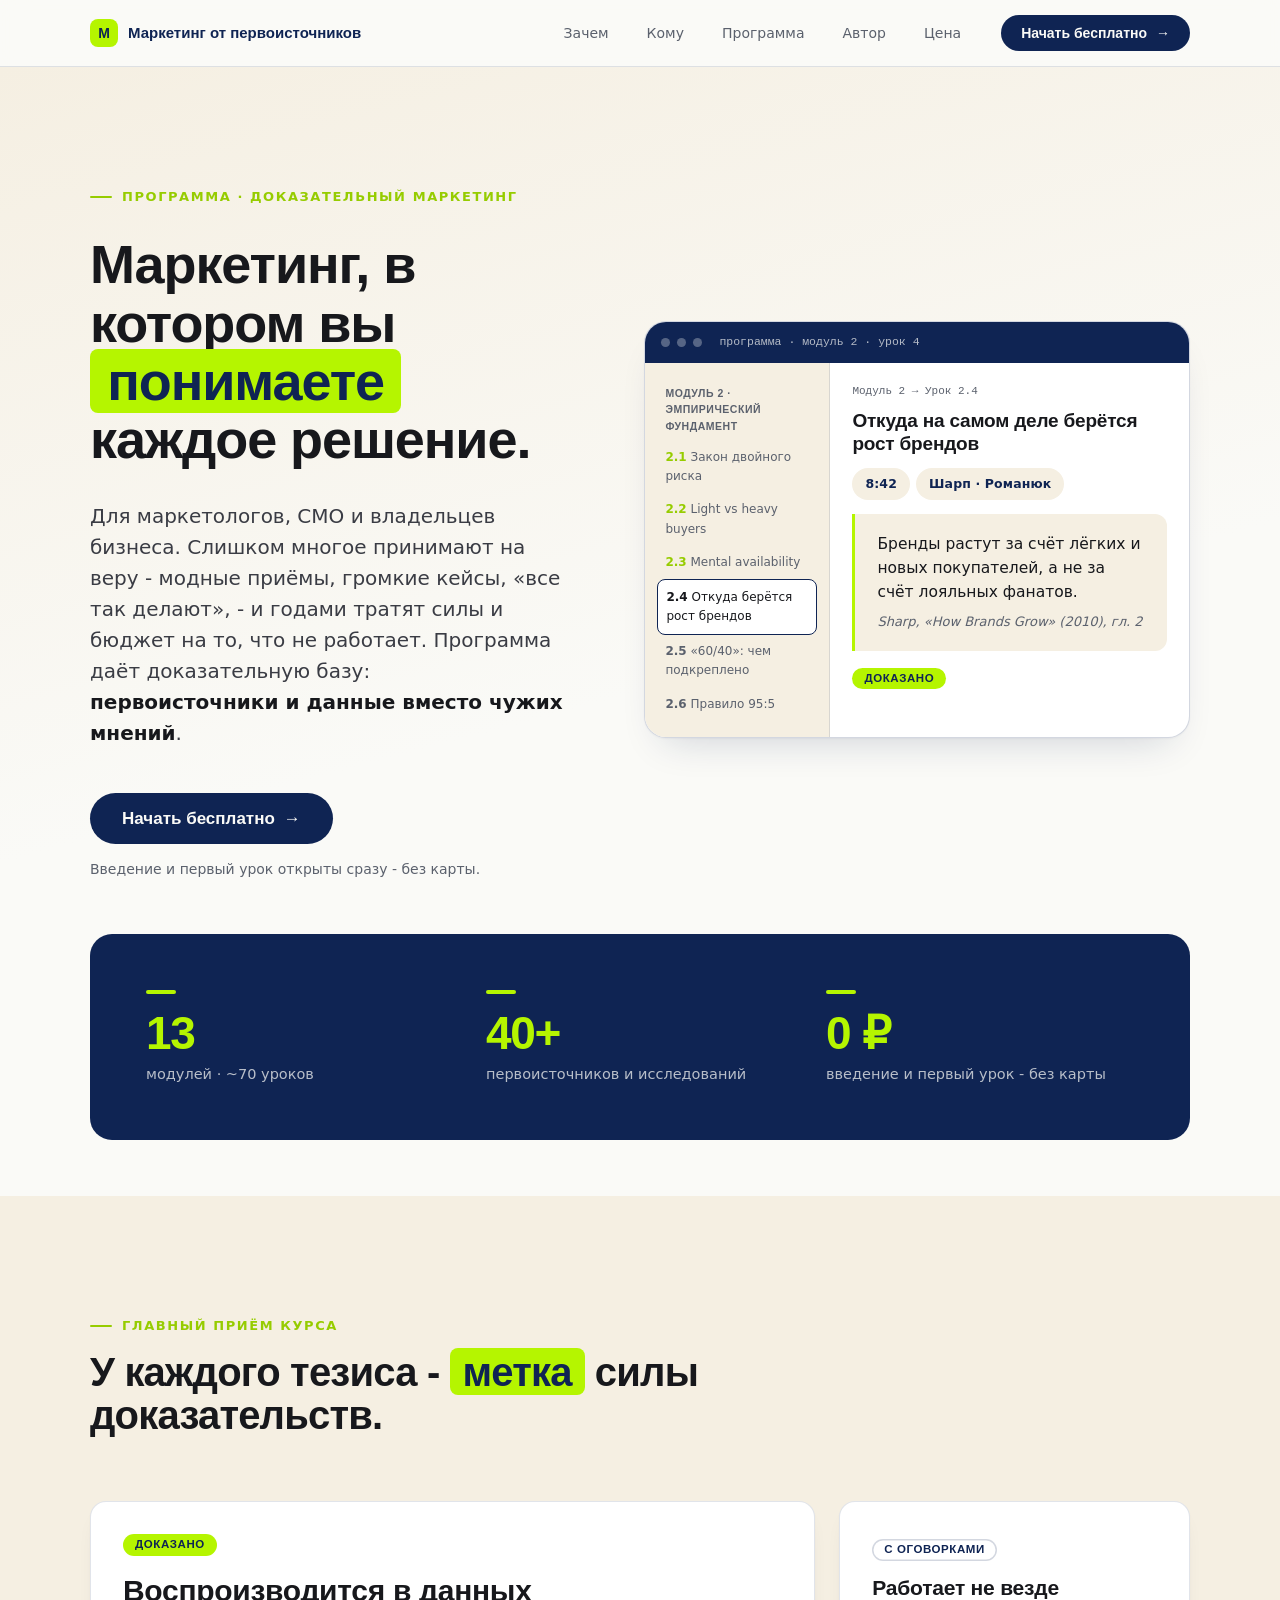
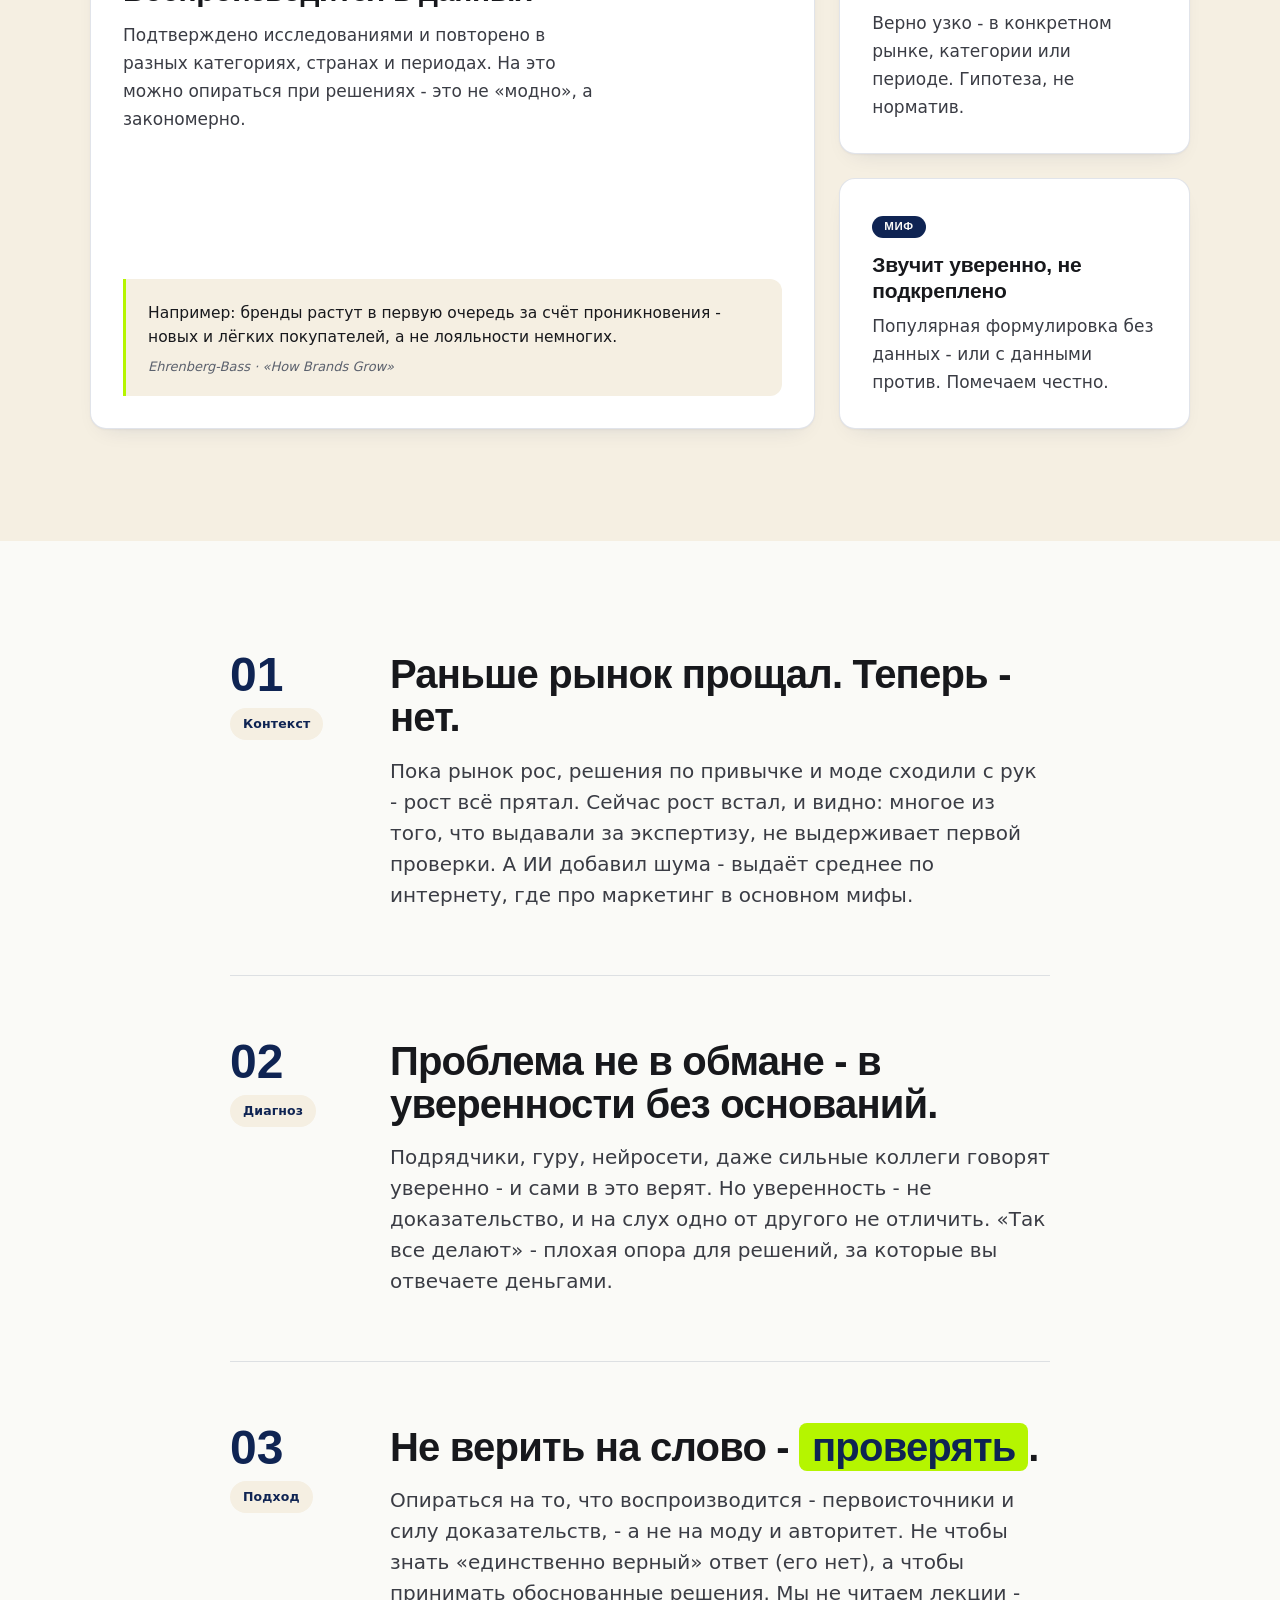
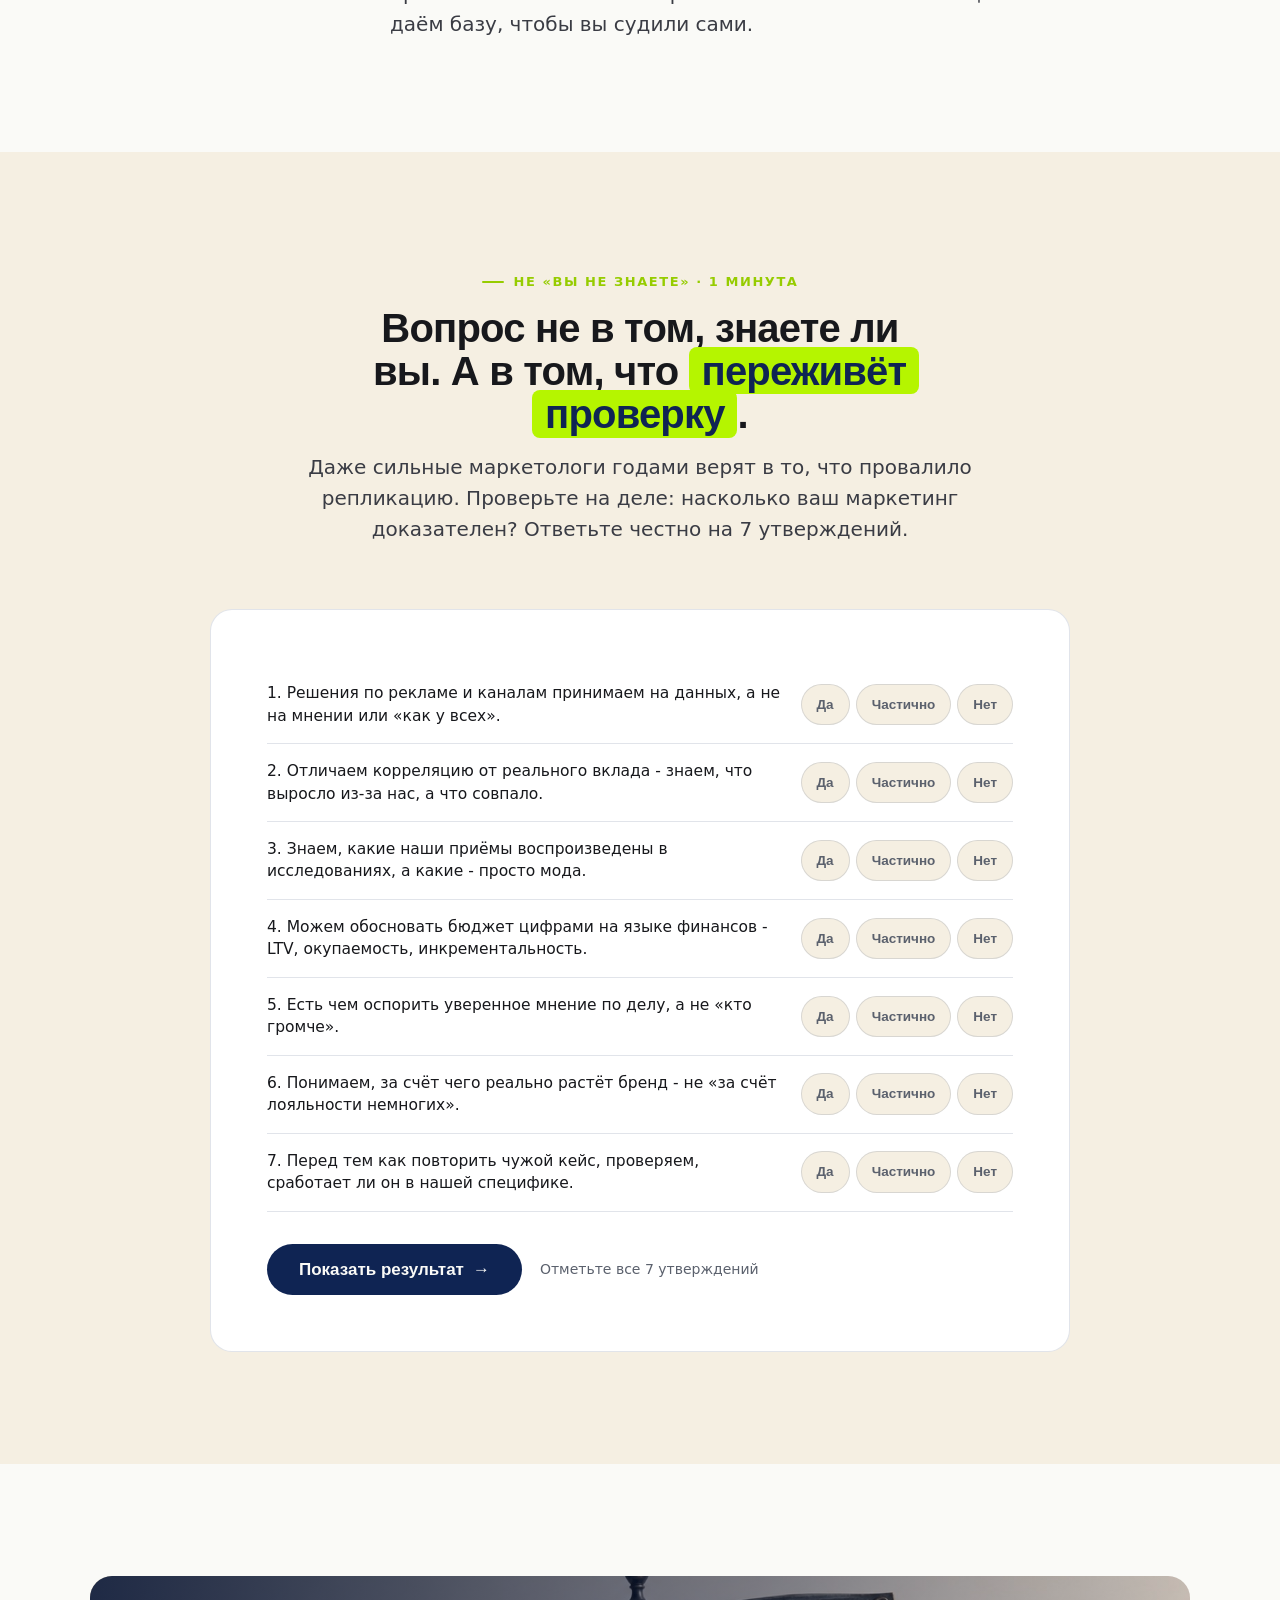
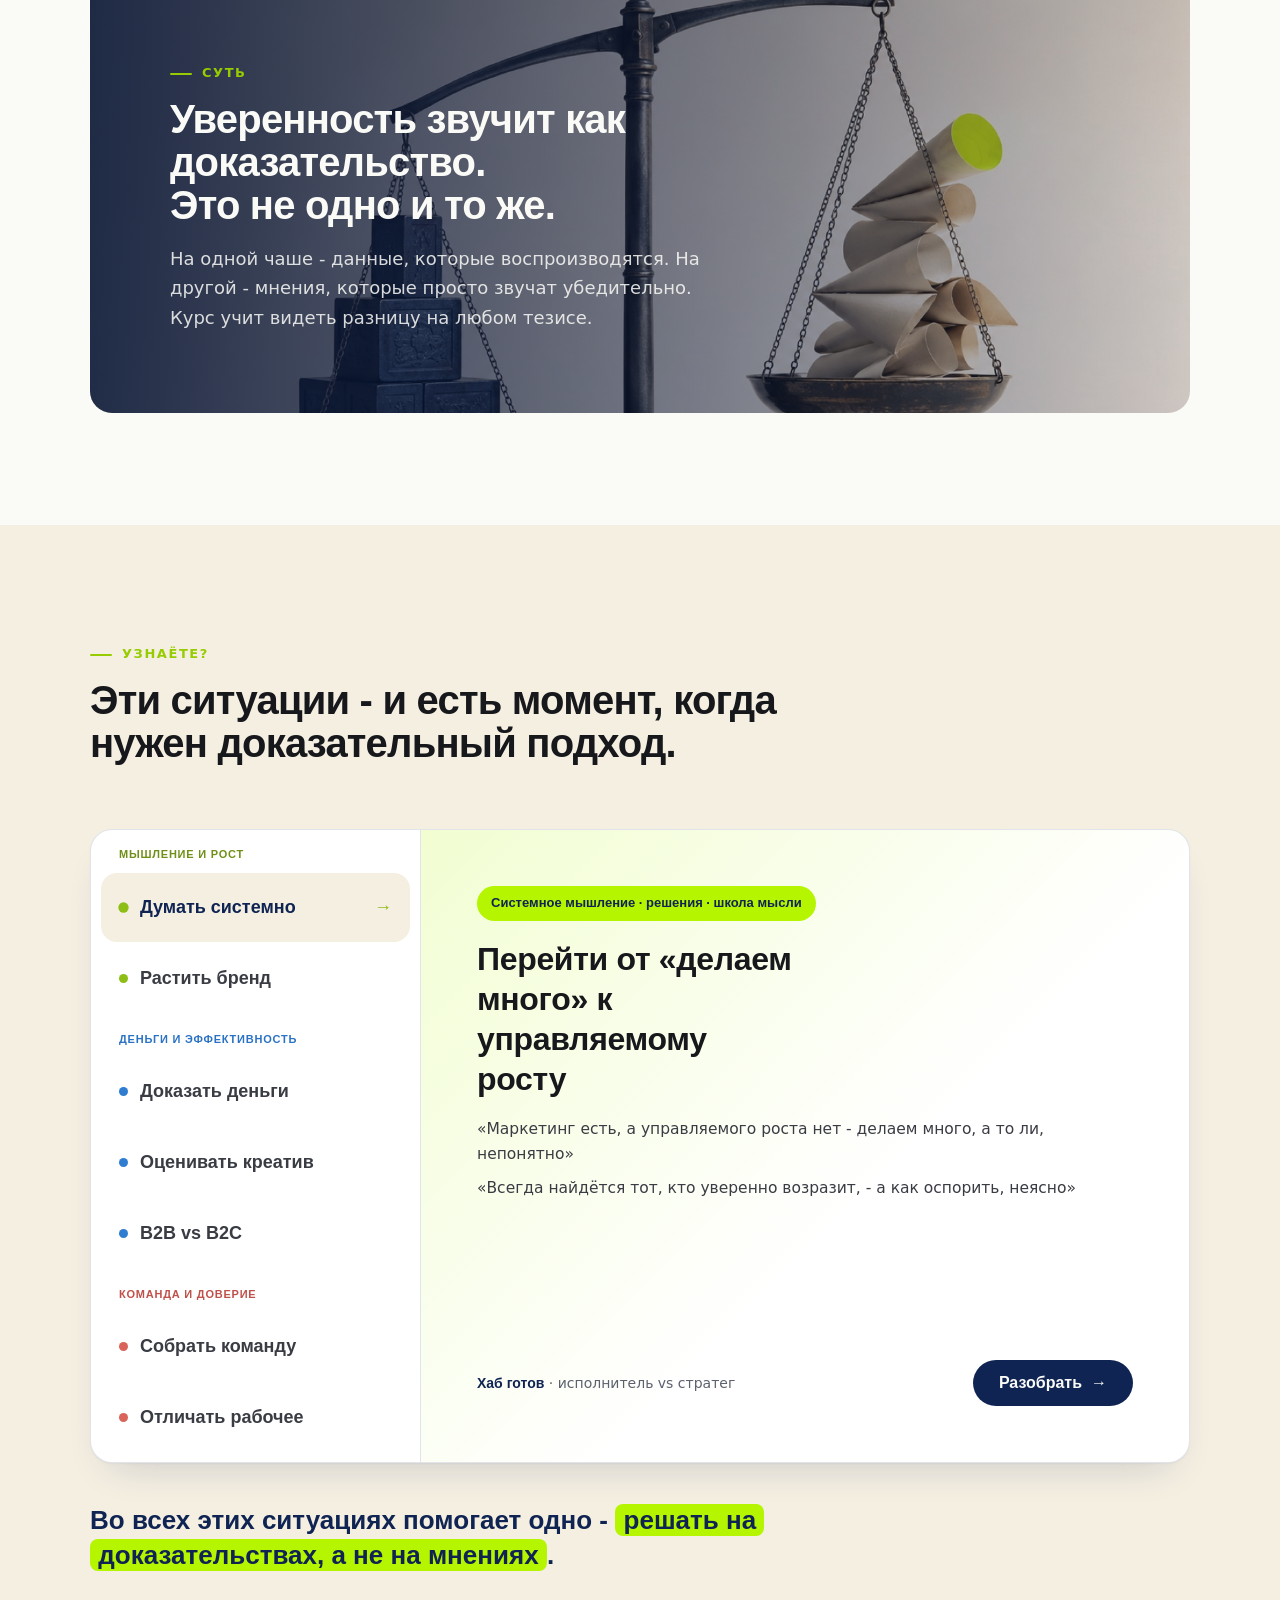
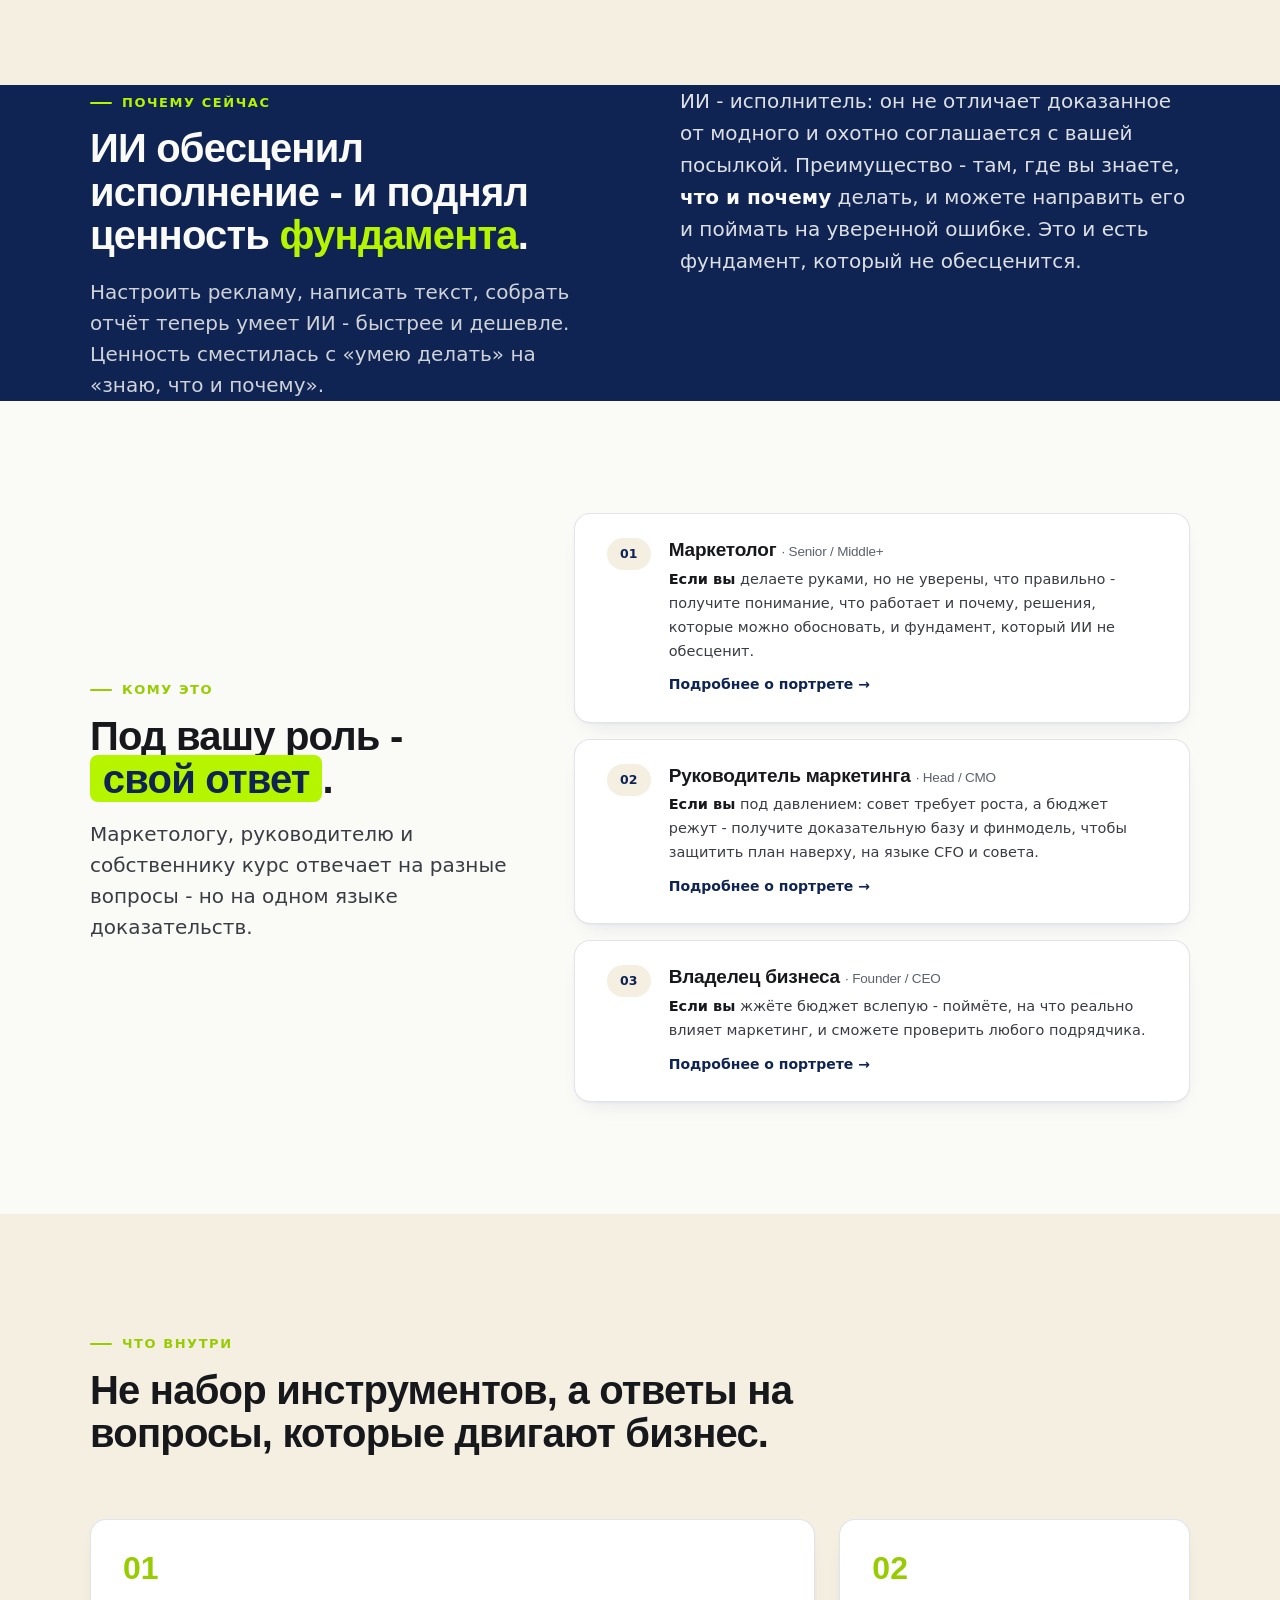
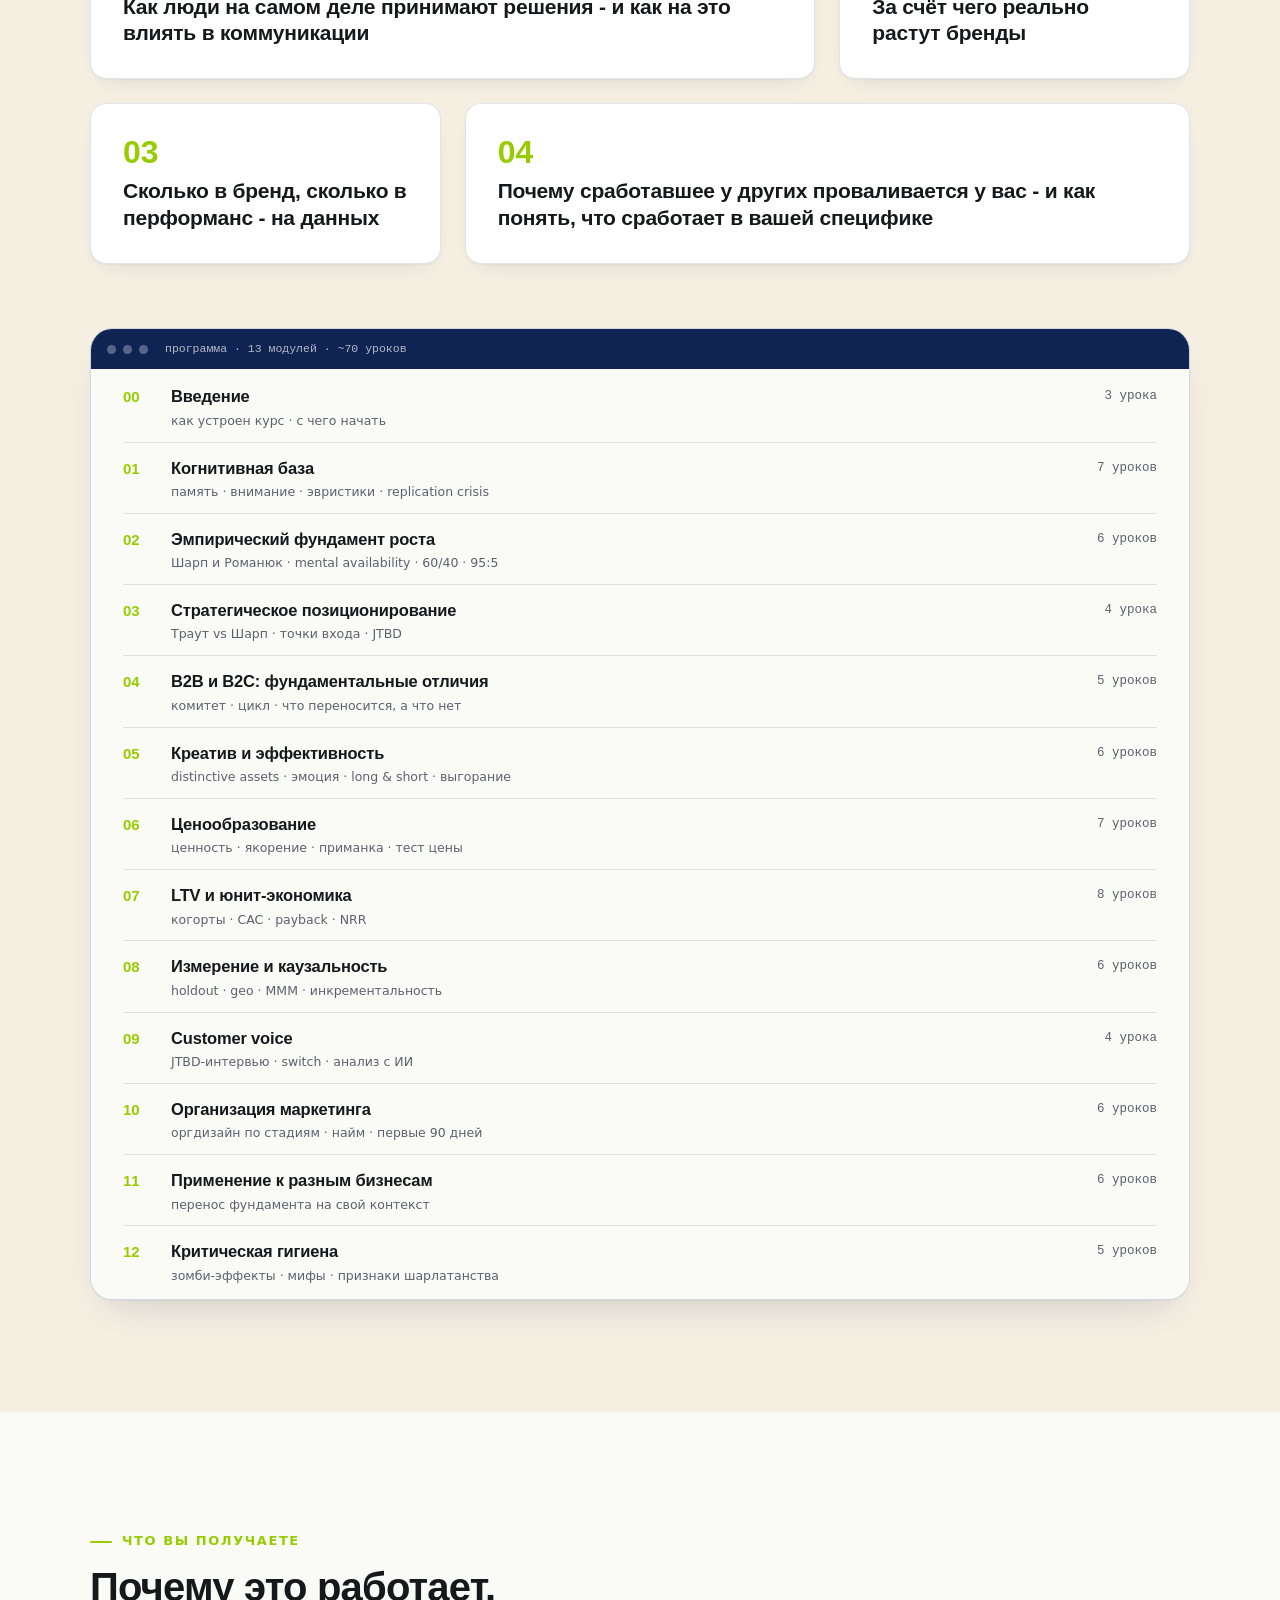
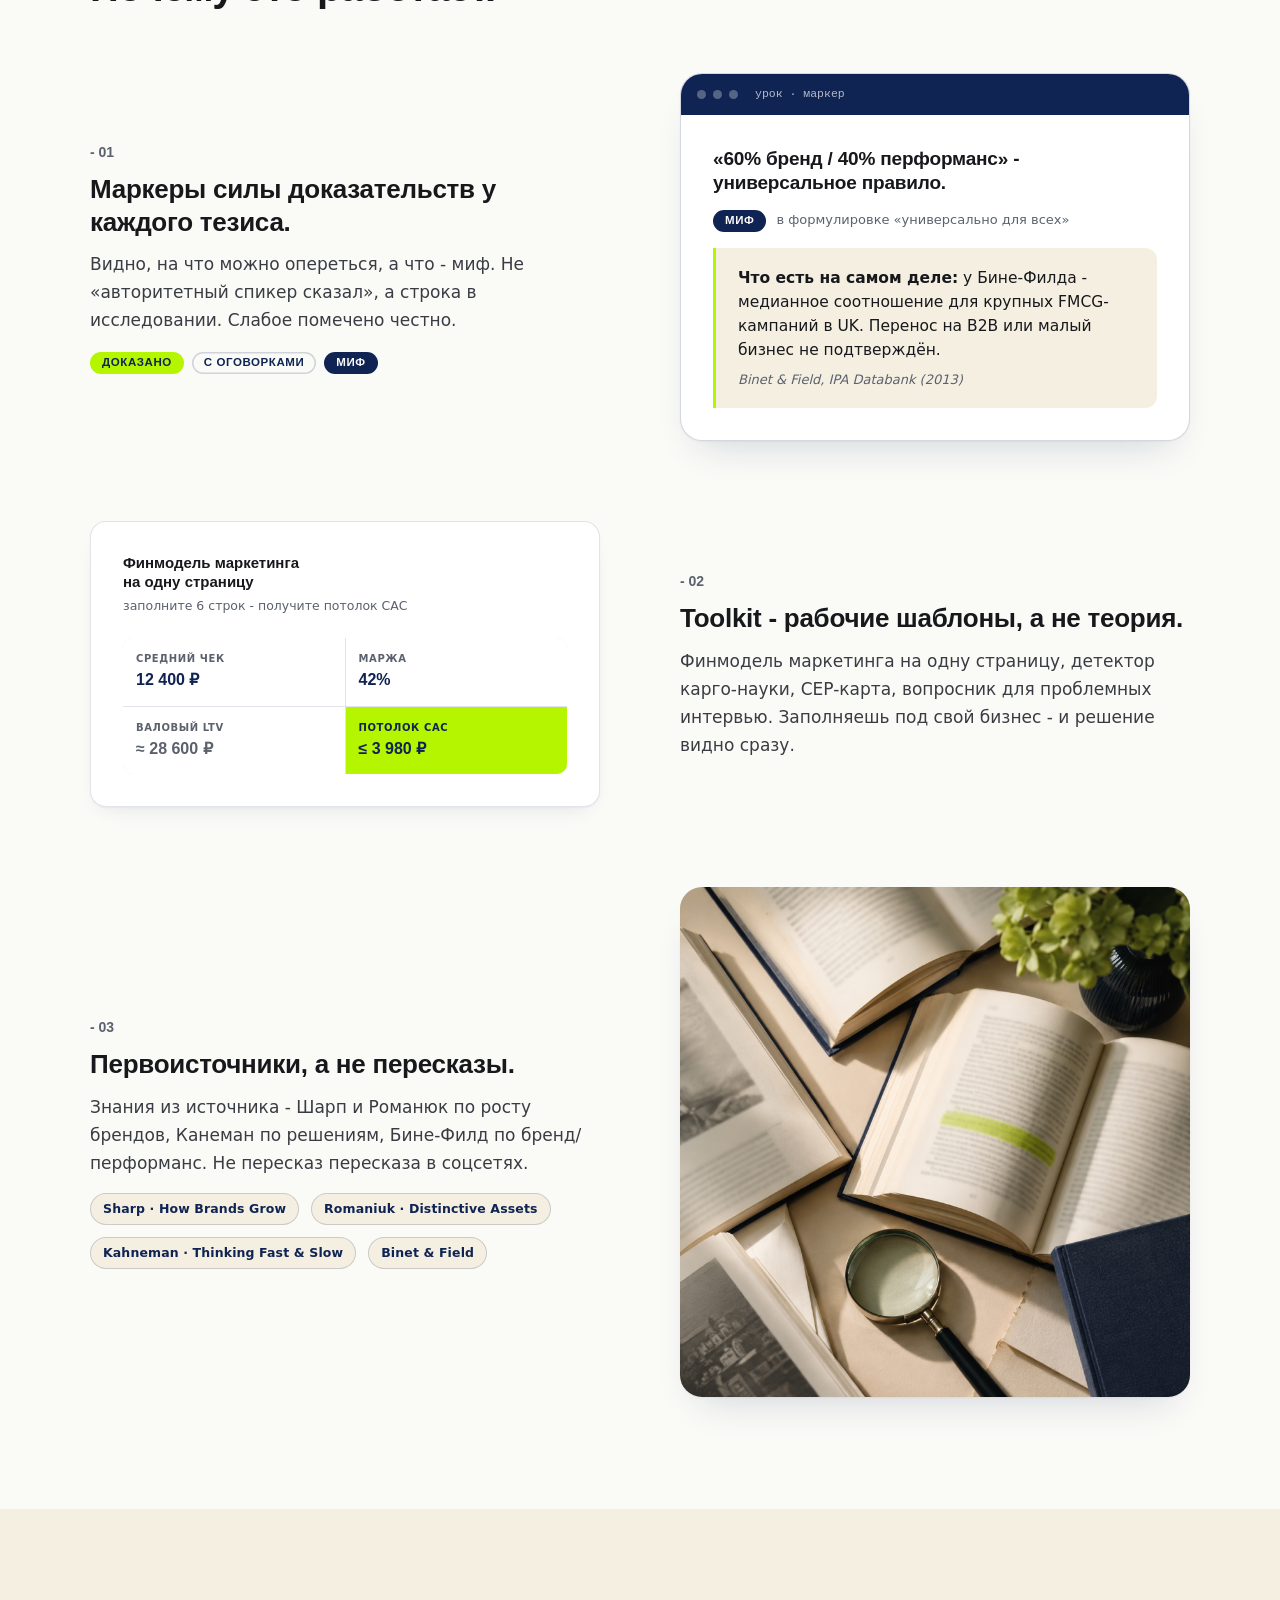
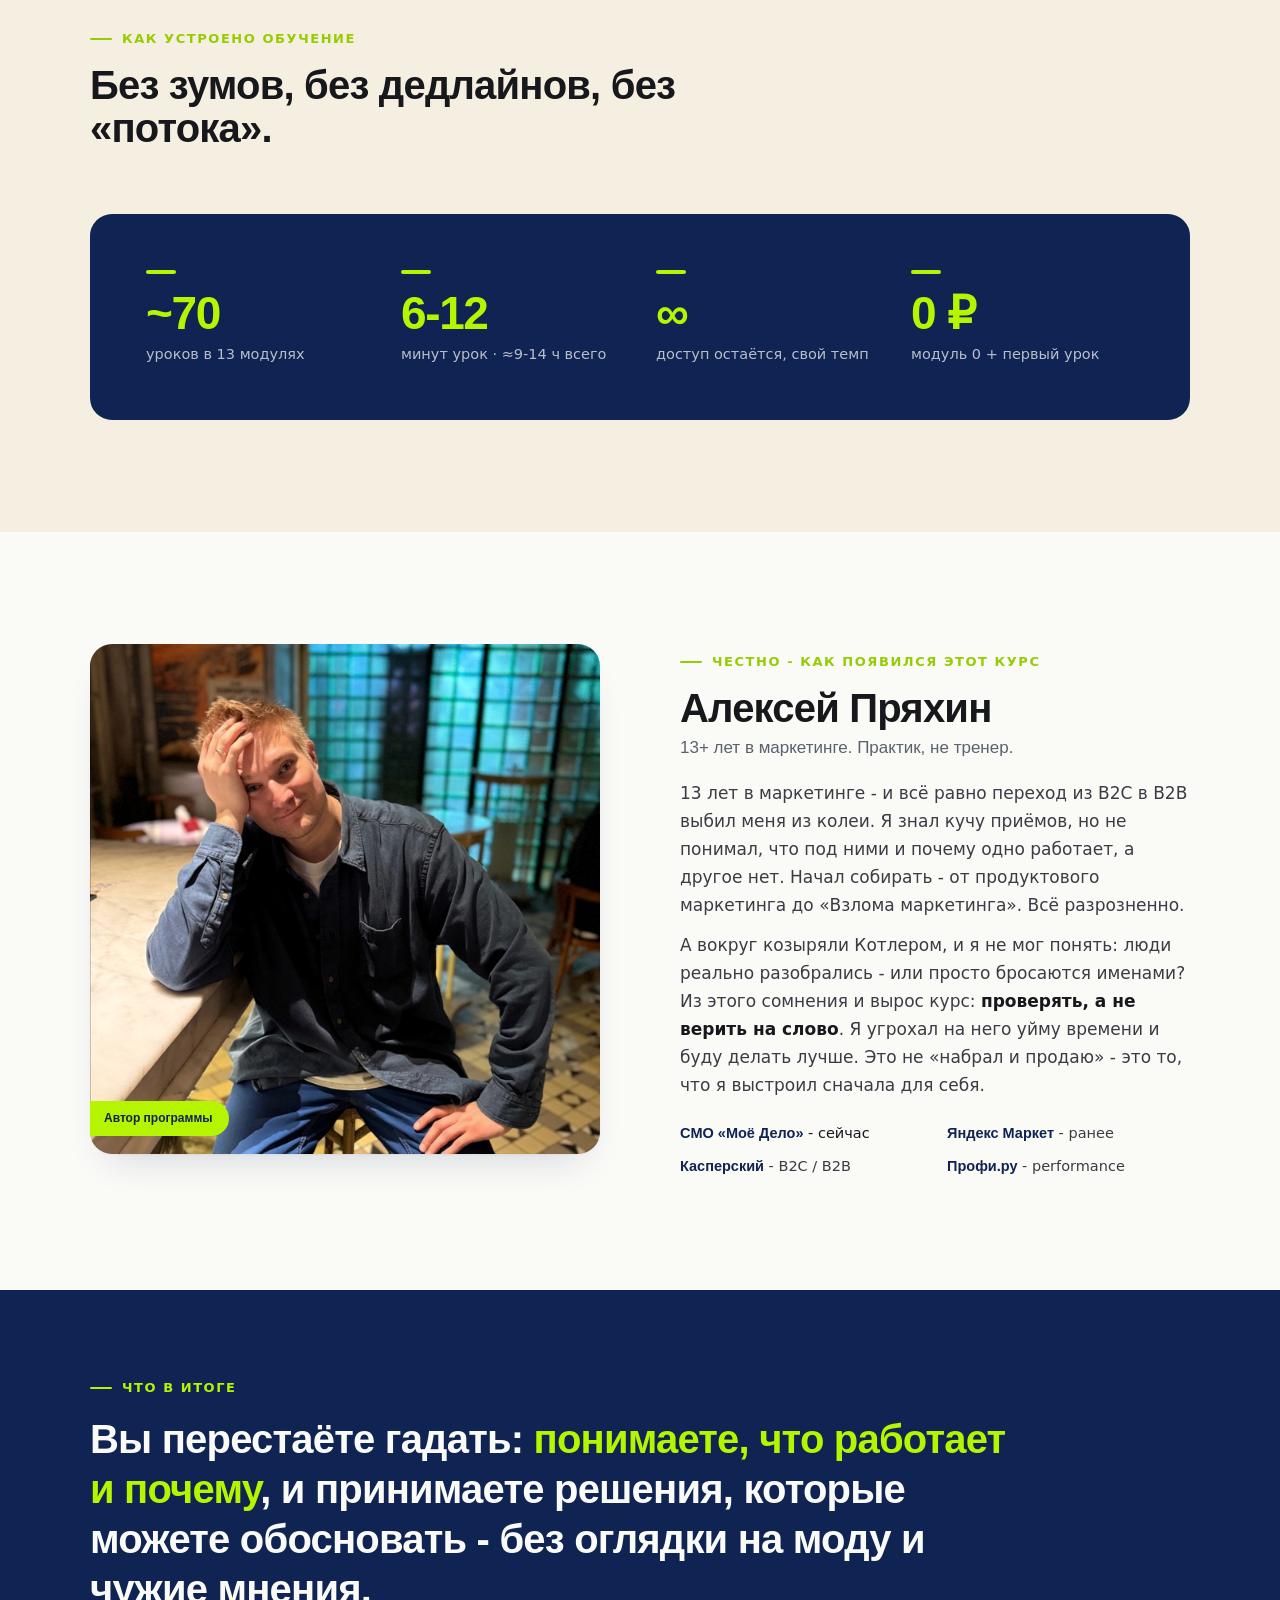
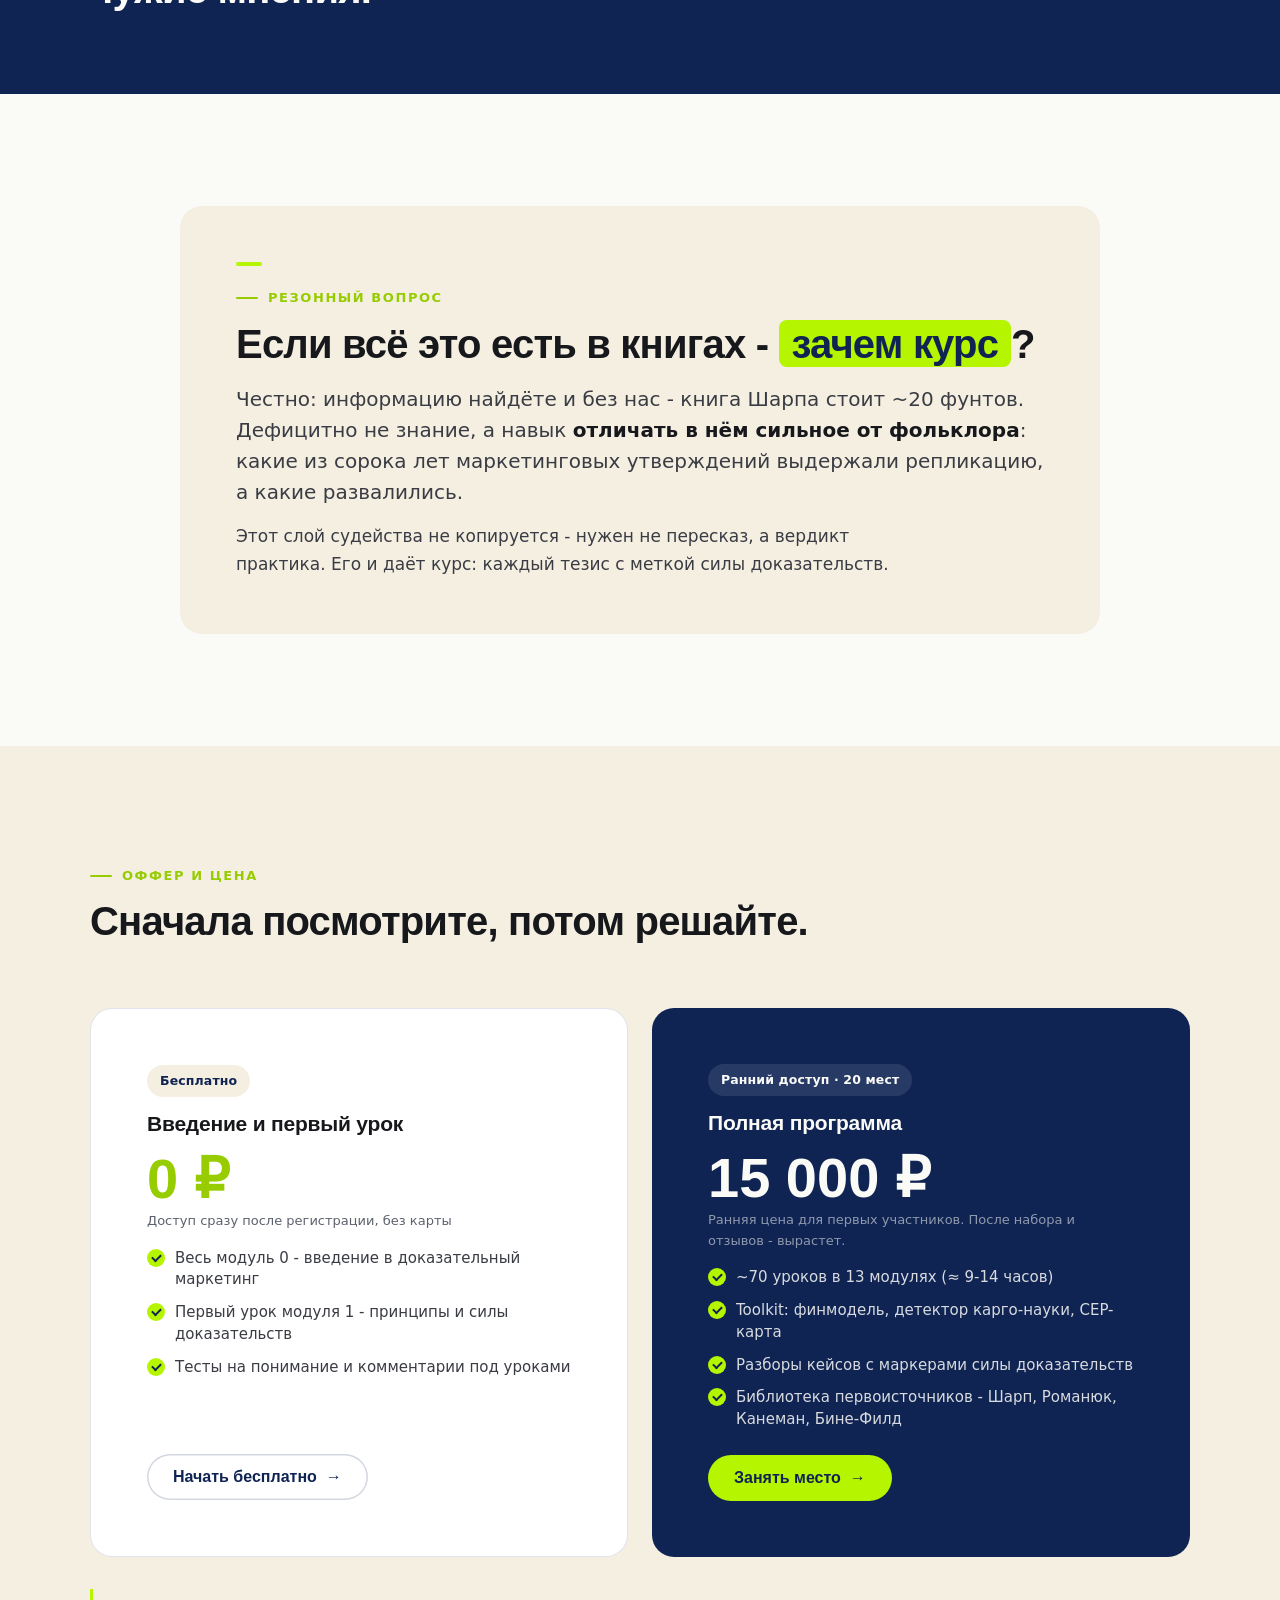
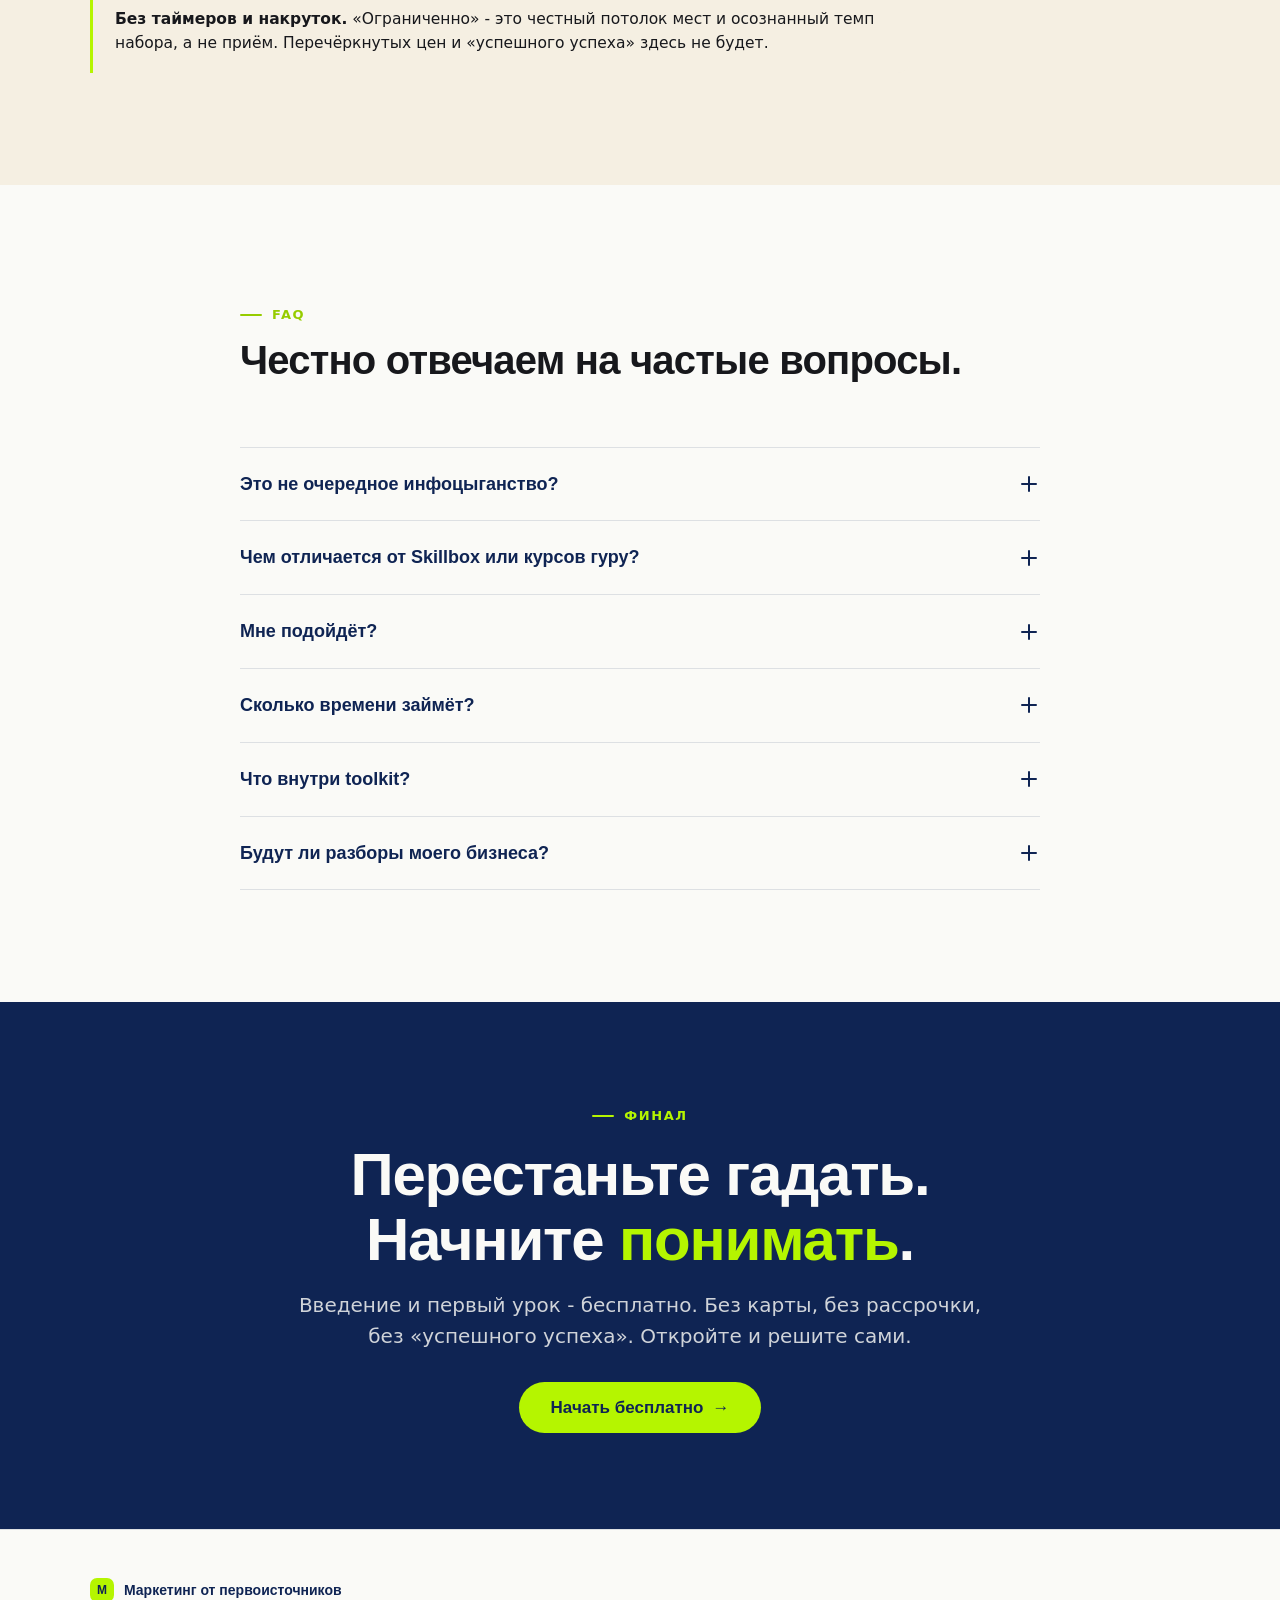
==== index.html @ 0a9ba11c "Лендинг «Маркетинг от первоисточников» — превью для смоук-теста Co-Authored-By: Claude Opus 4.8 (1M " ====
<!DOCTYPE html>
<html lang="ru">
<head>
<meta charset="UTF-8">
<meta name="viewport" content="width=device-width, initial-scale=1.0">
<meta name="robots" content="noindex, nofollow">
<title>Маркетинг от первоисточников - программа по доказательному маркетингу</title>
<link rel="icon" type="image/svg+xml" href="assets/favicon.svg">
<meta name="description" content="Программа по доказательному маркетингу для маркетологов, CMO и владельцев бизнеса. Первоисточники и проверенные данные вместо чужих мнений.">
<link rel="preconnect" href="https://api.fontshare.com" crossorigin>
<link rel="stylesheet" href="app.css">
<script>
(function(){try{var rm=window.matchMedia&&matchMedia('(prefers-reduced-motion: reduce)').matches;
if(!rm&&'IntersectionObserver' in window)document.documentElement.classList.add('has-reveal');}catch(e){}})();
</script>
</head>
<body id="top">

<!-- NAV -->
<nav class="nav">
  <div class="container">
    <a class="brand" href="#top"><span class="mark">М</span> Маркетинг от первоисточников</a>
    <span class="spacer"></span>
    <a class="back" href="#narrative" style="margin-right:18px">Зачем</a>
    <a class="back" href="#audience" style="margin-right:18px">Кому</a>
    <a class="back" href="#inside" style="margin-right:18px">Программа</a>
    <a class="back" href="#author" style="margin-right:18px">Автор</a>
    <a class="back" href="#price" style="margin-right:20px">Цена</a>
    <a class="btn btn-primary btn-sm" href="#price" style="padding:11px 20px;font-size:14px">Начать бесплатно <span class="arr">→</span></a>
  </div>
</nav>

<!-- HERO -->
<header style="background:linear-gradient(165deg,var(--cream),var(--offwhite) 62%);padding:var(--section-y) 0 130px">
  <div class="container">
    <div class="hero-asym">
      <div class="reveal">
        <span class="eyebrow">Программа · Доказательный маркетинг</span>
        <h1 style="margin-top:28px;line-height:1.08">Маркетинг, в котором вы <span class="hl">понимаете</span> каждое решение.</h1>
        <p class="lead measure" style="margin-top:32px">Для маркетологов, CMO и владельцев бизнеса. Слишком многое принимают на веру - модные приёмы, громкие кейсы, «все так делают», - и годами тратят силы и бюджет на то, что не работает. Программа даёт доказательную базу: <b style="color:var(--ink);font-weight:600">первоисточники и данные вместо чужих мнений</b>.</p>
        <div style="margin-top:44px">
          <a class="btn btn-primary btn-lg" href="#price">Начать бесплатно <span class="arr">→</span></a>
          <div style="margin-top:14px;font-size:14px;color:var(--ash)">Введение и первый урок открыты сразу - без карты.</div>
        </div>
      </div>
      <div class="reveal" style="--rd:90ms">
        <div class="screen">
          <div class="bar"><i></i><i></i><i></i><span class="path">программа · модуль 2 · урок 4</span></div>
          <div style="display:grid;grid-template-columns:185px 1fr;min-height:360px">
            <aside style="background:var(--cream);border-right:1px solid var(--border);padding:16px 12px;font-size:12px">
              <div style="font-family:var(--display);font-weight:600;font-size:10.5px;letter-spacing:.05em;text-transform:uppercase;color:var(--ash);padding:6px 8px">Модуль 2 · Эмпирический фундамент</div>
              <div style="padding:7px 8px;color:var(--ash)"><b style="color:var(--lime-dark)">2.1</b> Закон двойного риска</div>
              <div style="padding:7px 8px;color:var(--ash)"><b style="color:var(--lime-dark)">2.2</b> Light vs heavy buyers</div>
              <div style="padding:7px 8px;color:var(--ash)"><b style="color:var(--lime-dark)">2.3</b> Mental availability</div>
              <div style="padding:8px;background:var(--paper);border:1px solid var(--navy);border-radius:8px;color:var(--ink);font-weight:500"><b>2.4</b> Откуда берётся рост брендов</div>
              <div style="padding:7px 8px;color:var(--ash)"><b style="color:var(--ash)">2.5</b> «60/40»: чем подкреплено</div>
              <div style="padding:7px 8px;color:var(--ash)"><b style="color:var(--ash)">2.6</b> Правило 95:5</div>
            </aside>
            <div style="padding:20px 22px">
              <div style="font-size:11px;color:var(--ash);font-family:ui-monospace,monospace;margin-bottom:10px">Модуль 2 → Урок 2.4</div>
              <div style="font-family:var(--display);font-weight:600;font-size:19px;line-height:1.2;color:var(--ink);letter-spacing:-.01em;margin-bottom:12px">Откуда на самом деле берётся рост брендов</div>
              <div style="display:flex;gap:6px;flex-wrap:wrap;margin-bottom:14px"><span class="pill">8:42</span><span class="pill">Шарп · Романюк</span></div>
              <div class="source"><div class="q">Бренды растут за счёт лёгких и новых покупателей, а не за счёт лояльных фанатов.</div><div class="cite">Sharp, «How Brands Grow» (2010), гл. 2</div></div>
              <div style="margin-top:12px"><span class="mk mk-proven">Доказано</span></div>
            </div>
          </div>
        </div>
      </div>
    </div>
  </div>
</header>

<!-- STAT-BAND (наложение) -->
<div class="container" style="margin-top:-76px;margin-bottom:var(--s8);position:relative;z-index:3">
  <div class="panel panel-navy reveal">
    <div class="stats">
      <div class="stat"><div class="n">13</div><div class="l">модулей · ~70 уроков</div></div>
      <div class="stat"><div class="n">40+</div><div class="l">первоисточников и исследований</div></div>
      <div class="stat"><div class="n">0 ₽</div><div class="l">введение и первый урок - без карты</div></div>
    </div>
  </div>
</div>

<!-- МАРКЕРЫ (объяснение хука) -->
<section class="section bg-cream">
  <div class="container">
    <div class="section-head reveal">
      <span class="eyebrow">Главный приём курса</span>
      <h2 style="margin-top:14px">У каждого тезиса - <span class="hl">метка</span> силы доказательств.</h2>
    </div>
    <div class="bento reveal">
      <div class="card wide tall" style="display:flex;flex-direction:column">
        <span class="mk mk-proven" style="margin-bottom:16px;align-self:flex-start">Доказано</span>
        <h3 style="font-size:clamp(22px,2.6vw,30px)">Воспроизводится в данных</h3>
        <p style="margin-top:12px;max-width:44ch">Подтверждено исследованиями и повторено в разных категориях, странах и периодах. На это можно опираться при решениях - это не «модно», а закономерно.</p>
        <div class="source" style="margin-top:auto;padding-top:22px"><div class="q">Например: бренды растут в первую очередь за счёт проникновения - новых и лёгких покупателей, а не лояльности немногих.</div><div class="cite">Ehrenberg-Bass · «How Brands Grow»</div></div>
      </div>
      <div class="card"><span class="mk mk-debated" style="margin-bottom:14px">С оговорками</span><h3>Работает не везде</h3><p style="margin-top:8px">Верно узко - в конкретном рынке, категории или периоде. Гипотеза, не норматив.</p></div>
      <div class="card"><span class="mk mk-myth" style="margin-bottom:14px">Миф</span><h3>Звучит уверенно, не подкреплено</h3><p style="margin-top:8px">Популярная формулировка без данных - или с данными против. Помечаем честно.</p></div>
    </div>
  </div>
</section>

<!-- НАРРАТИВ 01-02-03 -->
<section id="narrative" class="section">
  <div class="container" style="max-width:900px">
    <div class="reveal" style="display:grid;grid-template-columns:120px 1fr;gap:var(--s7);padding-bottom:var(--s9);border-bottom:1px solid var(--border)">
      <div><div style="font-family:var(--display);font-weight:700;font-size:48px;color:var(--navy);line-height:.9">01</div><span class="pill" style="margin-top:12px">Контекст</span></div>
      <div><h2>Раньше рынок прощал. Теперь - нет.</h2><p class="lead" style="margin-top:16px">Пока рынок рос, решения по привычке и моде сходили с рук - рост всё прятал. Сейчас рост встал, и видно: многое из того, что выдавали за экспертизу, не выдерживает первой проверки. А ИИ добавил шума - выдаёт среднее по интернету, где про маркетинг в основном мифы.</p></div>
    </div>
    <div class="reveal" style="display:grid;grid-template-columns:120px 1fr;gap:var(--s7);padding:var(--s9) 0;border-bottom:1px solid var(--border)">
      <div><div style="font-family:var(--display);font-weight:700;font-size:48px;color:var(--navy);line-height:.9">02</div><span class="pill" style="margin-top:12px">Диагноз</span></div>
      <div><h2>Проблема не в обмане - в уверенности без оснований.</h2><p class="lead" style="margin-top:16px">Подрядчики, гуру, нейросети, даже сильные коллеги говорят уверенно - и сами в это верят. Но уверенность - не доказательство, и на слух одно от другого не отличить. «Так все делают» - плохая опора для решений, за которые вы отвечаете деньгами.</p></div>
    </div>
    <div class="reveal" style="display:grid;grid-template-columns:120px 1fr;gap:var(--s7);padding-top:var(--s9)">
      <div><div style="font-family:var(--display);font-weight:700;font-size:48px;color:var(--navy);line-height:.9">03</div><span class="pill" style="margin-top:12px">Подход</span></div>
      <div><h2>Не верить на слово - <span class="hl">проверять</span>.</h2><p class="lead" style="margin-top:16px">Опираться на то, что воспроизводится - первоисточники и силу доказательств, - а не на моду и авторитет. Не чтобы знать «единственно верный» ответ (его нет), а чтобы принимать обоснованные решения. Мы не читаем лекции - даём базу, чтобы вы судили сами.</p></div>
    </div>
  </div>
</section>

<!-- ДИАГНОСТИКА: насколько ваш маркетинг доказателен -->
<section class="section bg-cream" id="diagnostika">
  <div class="container">
    <div class="section-head reveal" style="text-align:center;margin-left:auto;margin-right:auto">
      <span class="eyebrow" style="justify-content:center">Не «вы не знаете» · 1 минута</span>
      <h2 style="margin:14px auto 0;max-width:24ch">Вопрос не в том, знаете ли вы. А в том, что <span class="hl">переживёт проверку</span>.</h2>
      <p class="lead" style="margin:16px auto 0;max-width:62ch">Даже сильные маркетологи годами верят в то, что провалило репликацию. Проверьте на деле: насколько ваш маркетинг доказателен? Ответьте честно на 7 утверждений.</p>
    </div>
    <div class="panel panel-paper reveal" id="diag" style="max-width:860px;margin:0 auto">
      <div class="diag-row" data-q="1"><div class="diag-st">1. Решения по рекламе и каналам принимаем на данных, а не на мнении или «как у всех».</div><div class="diag-opts"><button type="button" data-v="2">Да</button><button type="button" data-v="1">Частично</button><button type="button" data-v="0">Нет</button></div></div>
      <div class="diag-row" data-q="2"><div class="diag-st">2. Отличаем корреляцию от реального вклада - знаем, что выросло из-за нас, а что совпало.</div><div class="diag-opts"><button type="button" data-v="2">Да</button><button type="button" data-v="1">Частично</button><button type="button" data-v="0">Нет</button></div></div>
      <div class="diag-row" data-q="3"><div class="diag-st">3. Знаем, какие наши приёмы воспроизведены в исследованиях, а какие - просто мода.</div><div class="diag-opts"><button type="button" data-v="2">Да</button><button type="button" data-v="1">Частично</button><button type="button" data-v="0">Нет</button></div></div>
      <div class="diag-row" data-q="4"><div class="diag-st">4. Можем обосновать бюджет цифрами на языке финансов - LTV, окупаемость, инкрементальность.</div><div class="diag-opts"><button type="button" data-v="2">Да</button><button type="button" data-v="1">Частично</button><button type="button" data-v="0">Нет</button></div></div>
      <div class="diag-row" data-q="5"><div class="diag-st">5. Есть чем оспорить уверенное мнение по делу, а не «кто громче».</div><div class="diag-opts"><button type="button" data-v="2">Да</button><button type="button" data-v="1">Частично</button><button type="button" data-v="0">Нет</button></div></div>
      <div class="diag-row" data-q="6"><div class="diag-st">6. Понимаем, за счёт чего реально растёт бренд - не «за счёт лояльности немногих».</div><div class="diag-opts"><button type="button" data-v="2">Да</button><button type="button" data-v="1">Частично</button><button type="button" data-v="0">Нет</button></div></div>
      <div class="diag-row" data-q="7"><div class="diag-st">7. Перед тем как повторить чужой кейс, проверяем, сработает ли он в нашей специфике.</div><div class="diag-opts"><button type="button" data-v="2">Да</button><button type="button" data-v="1">Частично</button><button type="button" data-v="0">Нет</button></div></div>
      <div style="display:flex;align-items:center;gap:18px;flex-wrap:wrap;margin-top:var(--s6)">
        <button type="button" class="btn btn-primary btn-lg" id="diagShow">Показать результат <span class="arr">→</span></button>
        <span id="diagHint" style="font-size:14px;color:var(--ash)">Отметьте все 7 утверждений</span>
      </div>
      <div id="diagResult" style="display:none"></div>
    </div>
  </div>
</section>

<!-- ФОТО-БАУНД: уверенность ≠ доказательство -->
<section class="section">
  <div class="container">
    <div class="band-img reveal" style="background-image:url('assets/img/evidence-vs-opinion.jpg')">
      <div class="band-c">
        <span class="eyebrow">Суть</span>
        <h2 style="margin-top:14px">Уверенность звучит как доказательство.<br>Это не одно и то же.</h2>
        <p style="margin-top:16px;font-size:18px">На одной чаше - данные, которые воспроизводятся. На другой - мнения, которые просто звучат убедительно. Курс учит видеть разницу на любом тезисе.</p>
      </div>
    </div>
  </div>
</section>

<!-- CEP «УЗНАЁТЕ?» -->
<section id="cep" class="section bg-cream">
  <div class="container">
    <div class="section-head reveal">
      <span class="eyebrow">Узнаёте?</span>
      <h2 style="margin-top:14px">Эти ситуации - и есть момент, когда нужен доказательный подход.</h2>
    </div>
    <div class="switcher reveal" id="sw">
      <div class="switch-list">
        <div class="switch-group sg-mind">Мышление и рост</div>
        <button class="switch-item cl-mind active" data-sw="s8">Думать системно <span class="ar">→</span></button>
        <button class="switch-item cl-mind" data-sw="s3">Растить бренд <span class="ar">→</span></button>
        <div class="switch-group sg-money">Деньги и эффективность</div>
        <button class="switch-item cl-money" data-sw="s1">Доказать деньги <span class="ar">→</span></button>
        <button class="switch-item cl-money" data-sw="s6">Оценивать креатив <span class="ar">→</span></button>
        <button class="switch-item cl-money" data-sw="s4">B2B vs B2C <span class="ar">→</span></button>
        <div class="switch-group sg-team">Команда и доверие</div>
        <button class="switch-item cl-team" data-sw="s7">Собрать команду <span class="ar">→</span></button>
        <button class="switch-item cl-team" data-sw="s2">Отличать рабочее <span class="ar">→</span></button>
      </div>
      <div class="switch-detail-wrap">
        <div class="switch-detail active" id="s8">
          <span class="switch-badge">Системное мышление · решения · школа мысли</span>
          <h3>Перейти от «делаем много» к управляемому росту</h3>
          <div style="display:flex;flex-direction:column;gap:9px;margin:6px 0 4px">
            <div style="font-size:15.5px;color:var(--ink-soft)">«Маркетинг есть, а управляемого роста нет - делаем много, а то ли, непонятно»</div>
            <div style="font-size:15.5px;color:var(--ink-soft)">«Всегда найдётся тот, кто уверенно возразит, - а как оспорить, неясно»</div>
          </div>
          <div class="switch-foot"><span class="note"><b>Хаб готов</b> · исполнитель vs стратег</span><a class="btn btn-primary" href="myshlenie.html">Разобрать <span class="arr">→</span></a></div>
        </div>
        <div class="switch-detail" id="s1">
          <span class="switch-badge">Измерение · каузальность · LTV</span>
          <h3>Доказать, что маркетинг приносит деньги</h3>
          <div style="display:flex;flex-direction:column;gap:9px;margin:6px 0 4px">
            <div style="font-size:15.5px;color:var(--ink-soft)">«Запустили рекламу - а продаж нет, и непонятно почему»</div>
            <div style="font-size:15.5px;color:var(--ink-soft)">«Новый финдиректор просит обосновать бюджет цифрами»</div>
          </div>
          <div class="switch-foot">
            <span class="note"><b>Хаб готов</b> · с калькулятором окупаемости</span>
            <a class="btn btn-primary" href="okupaemost.html">Разобрать <span class="arr">→</span></a>
          </div>
        </div>
        <div class="switch-detail" id="s2">
          <span class="switch-badge">Когнитивная база · Критическая гигиена</span>
          <h3>Отличать рабочее от модного</h3>
          <div style="display:flex;flex-direction:column;gap:9px;margin:6px 0 4px">
            <div style="font-size:15.5px;color:var(--ink-soft)">«В команде спорят мнениями, решает тот, кто громче»</div>
            <div style="font-size:15.5px;color:var(--ink-soft)">«ИИ делает рутину - в чём теперь ваша ценность?»</div>
            <div style="font-size:15.5px;color:var(--ink-soft)">«Очередной кейс с конференции - но сработает ли у вас?»</div>
          </div>
          <div class="switch-foot"><span class="note"><b>Хаб готов</b> · с квизом «миф или доказано»</span><a class="btn btn-primary" href="doverie.html">Разобрать <span class="arr">→</span></a></div>
        </div>
        <div class="switch-detail" id="s3">
          <span class="switch-badge">Эмпирика роста · позиционирование · mental availability</span>
          <h3>Растить бренд по науке, а не по наитию</h3>
          <div style="display:flex;flex-direction:column;gap:9px;margin:6px 0 4px">
            <div style="font-size:15.5px;color:var(--ink-soft)">«Подрядчик уверенно говорит „нужен бренд" - а правда ли?»</div>
            <div style="font-size:15.5px;color:var(--ink-soft)">«Конкурент растёт - повторяем чужие приёмы, не работает»</div>
          </div>
          <div class="switch-foot"><span class="note"><b>Хаб готов</b> · дистинктивность vs дифференциация</span><a class="btn btn-primary" href="rost.html">Разобрать <span class="arr">→</span></a></div>
        </div>
        <div class="switch-detail" id="s4">
          <span class="switch-badge">B2B vs B2C · цикл · комитет · 95:5</span>
          <h3>Видеть, что переносится из B2C, а что ломается в B2B</h3>
          <div style="display:flex;flex-direction:column;gap:9px;margin:6px 0 4px">
            <div style="font-size:15.5px;color:var(--ink-soft)">«Тащим приёмы из B2C в B2B - и не работает»</div>
            <div style="font-size:15.5px;color:var(--ink-soft)">«Длинный цикл, решает комитет - а говорим как с одним»</div>
          </div>
          <div class="switch-foot"><span class="note"><b>Хаб готов</b> · что переносится / что ломается</span><a class="btn btn-primary" href="b2b.html">Разобрать <span class="arr">→</span></a></div>
        </div>
        <div class="switch-detail" id="s6">
          <span class="switch-badge">Креатив · дистинктивность · IPA</span>
          <h3>Оценивать креатив по эффекту, а не по вкусу</h3>
          <div style="display:flex;flex-direction:column;gap:9px;margin:6px 0 4px">
            <div style="font-size:15.5px;color:var(--ink-soft)">«Реклама нравится в команде - а продаж не прибавилось»</div>
            <div style="font-size:15.5px;color:var(--ink-soft)">«Подрядчик предлагает „высокую цель" бренда - это точно про рост?»</div>
          </div>
          <div class="switch-foot"><span class="note"><b>Хаб готов</b> · жюри vs касса</span><a class="btn btn-primary" href="kreativ.html">Разобрать <span class="arr">→</span></a></div>
        </div>
        <div class="switch-detail" id="s7">
          <span class="switch-badge">Оргдизайн · найм · 90 дней</span>
          <h3>Собрать маркетинг-функцию, а не «затыкать дыры»</h3>
          <div style="display:flex;flex-direction:column;gap:9px;margin:6px 0 4px">
            <div style="font-size:15.5px;color:var(--ink-soft)">«„Нам нужен маркетолог" - а какой и когда?»</div>
            <div style="font-size:15.5px;color:var(--ink-soft)">«Агентство съедает бюджет, а результата нет»</div>
            <div style="font-size:15.5px;color:var(--ink-soft)">«Новый руководитель - с чего начать первые 90 дней?»</div>
          </div>
          <div class="switch-foot"><span class="note"><b>Хаб готов</b> · стадия → команда</span><a class="btn btn-primary" href="komanda.html">Разобрать <span class="arr">→</span></a></div>
        </div>
      </div>
    </div>
    <p class="reveal" style="margin-top:var(--s7);font-family:var(--display);font-weight:600;font-size:clamp(20px,2.4vw,26px);color:var(--navy);max-width:760px;line-height:1.35">Во всех этих ситуациях помогает одно - <span class="hl">решать на доказательствах, а не на мнениях</span>.</p>
  </div>
</section>

<!-- ИИ-СТОЛП: почему сейчас -->
<section class="section-dark">
  <div class="container">
    <div class="split" style="align-items:start">
      <div class="reveal">
        <span class="eyebrow">Почему сейчас</span>
        <h2 style="margin-top:14px">ИИ обесценил исполнение&nbsp;- и поднял ценность <span class="hl">фундамента</span>.</h2>
        <p class="lead" style="margin-top:20px">Настроить рекламу, написать текст, собрать отчёт теперь умеет ИИ - быстрее и дешевле. Ценность сместилась с «умею делать» на «знаю, что и почему».</p>
      </div>
      <div class="reveal" style="--rd:80ms">
        <p style="margin:0;font-size:clamp(17px,1.6vw,20px);line-height:1.6;color:rgba(250,250,247,.88)">ИИ - исполнитель: он не отличает доказанное от модного и охотно соглашается с вашей посылкой. Преимущество - там, где вы знаете, <b style="color:var(--offwhite)">что и почему</b> делать, и можете направить его и поймать на уверенной ошибке. Это и есть фундамент, который не обесценится.</p>
      </div>
    </div>
  </div>
</section>

<!-- АУДИТОРИЯ -->
<section id="audience" class="section">
  <div class="container">
    <div class="aud-split">
      <div class="reveal">
        <span class="eyebrow">Кому это</span>
        <h2 style="margin-top:14px">Под вашу роль - <span class="hl">свой&nbsp;ответ</span>.</h2>
        <p class="lead measure" style="margin-top:18px">Маркетологу, руководителю и собственнику курс отвечает на разные вопросы - но на одном языке доказательств.</p>
      </div>
      <div>
        <a class="card role-row reveal" href="marketolog.html" style="margin-bottom:var(--s4);text-decoration:none">
          <span class="pill">01</span>
          <div><h3 style="font-size:19px">Маркетолог <span style="color:var(--ash);font-weight:500;font-size:13.5px">· Senior / Middle+</span></h3><p style="margin-top:6px;font-size:14.5px;color:var(--ink-soft)"><b style="color:var(--ink);font-weight:600">Если вы</b> делаете руками, но не уверены, что правильно - получите понимание, что работает и почему, решения, которые можно обосновать, и фундамент, который ИИ не обесценит.</p><span style="margin-top:10px;display:inline-block;color:var(--navy);font-weight:600;font-size:14px">Подробнее о портрете <span class="arr">→</span></span></div>
        </a>
        <a class="card role-row reveal" href="cmo.html" style="--rd:70ms;margin-bottom:var(--s4);text-decoration:none">
          <span class="pill">02</span>
          <div><h3 style="font-size:19px">Руководитель маркетинга <span style="color:var(--ash);font-weight:500;font-size:13.5px">· Head / CMO</span></h3><p style="margin-top:6px;font-size:14.5px;color:var(--ink-soft)"><b style="color:var(--ink);font-weight:600">Если вы</b> под давлением: совет требует роста, а бюджет режут - получите доказательную базу и финмодель, чтобы защитить план наверху, на языке CFO и совета.</p><span style="margin-top:10px;display:inline-block;color:var(--navy);font-weight:600;font-size:14px">Подробнее о портрете <span class="arr">→</span></span></div>
        </a>
        <a class="card role-row reveal" href="vladelec.html" style="--rd:140ms;text-decoration:none">
          <span class="pill">03</span>
          <div><h3 style="font-size:19px">Владелец бизнеса <span style="color:var(--ash);font-weight:500;font-size:13.5px">· Founder / CEO</span></h3><p style="margin-top:6px;font-size:14.5px;color:var(--ink-soft)"><b style="color:var(--ink);font-weight:600">Если вы</b> жжёте бюджет вслепую - поймёте, на что реально влияет маркетинг, и сможете проверить любого подрядчика.</p><span style="margin-top:10px;display:inline-block;color:var(--navy);font-weight:600;font-size:14px">Подробнее о портрете <span class="arr">→</span></span></div>
        </a>
      </div>
    </div>
  </div>
</section>

<!-- ЧТО ВНУТРИ: темы + программа -->
<section id="inside" class="section bg-cream">
  <div class="container">
    <div class="section-head reveal">
      <span class="eyebrow">Что внутри</span>
      <h2 style="margin-top:14px">Не набор инструментов, а ответы на вопросы, которые двигают бизнес.</h2>
    </div>
    <div class="bento reveal" style="margin-bottom:var(--s9)">
      <div class="card wide"><div style="font-family:var(--display);font-weight:700;font-size:32px;color:var(--lime-dark);line-height:1">01</div><h3 style="margin-top:10px">Как люди на самом деле принимают решения - и как на это влиять в коммуникации</h3></div>
      <div class="card"><div style="font-family:var(--display);font-weight:700;font-size:32px;color:var(--lime-dark);line-height:1">02</div><h3 style="margin-top:10px">За счёт чего реально растут бренды</h3></div>
      <div class="card"><div style="font-family:var(--display);font-weight:700;font-size:32px;color:var(--lime-dark);line-height:1">03</div><h3 style="margin-top:10px">Сколько в бренд, сколько в перформанс - на данных</h3></div>
      <div class="card wide"><div style="font-family:var(--display);font-weight:700;font-size:32px;color:var(--lime-dark);line-height:1">04</div><h3 style="margin-top:10px">Почему сработавшее у других проваливается у вас - и как понять, что сработает в вашей специфике</h3></div>
    </div>

    <div class="screen reveal">
      <div class="bar"><i></i><i></i><i></i><span class="path">программа · 13 модулей · ~70 уроков</span></div>
      <div class="prog-list" style="background:var(--offwhite);padding:2px var(--s6)">
        <div class="mod"><span class="mn">00</span><div class="mt-wrap"><span class="mt">Введение</span><span class="msub">как устроен курс · с чего начать</span></div><span class="mm">3 урока</span></div>
        <div class="mod"><span class="mn">01</span><div class="mt-wrap"><span class="mt">Когнитивная база</span><span class="msub">память · внимание · эвристики · replication crisis</span></div><span class="mm">7 уроков</span></div>
        <div class="mod"><span class="mn">02</span><div class="mt-wrap"><span class="mt">Эмпирический фундамент роста</span><span class="msub">Шарп и Романюк · mental availability · 60/40 · 95:5</span></div><span class="mm">6 уроков</span></div>
        <div class="mod"><span class="mn">03</span><div class="mt-wrap"><span class="mt">Стратегическое позиционирование</span><span class="msub">Траут vs Шарп · точки входа · JTBD</span></div><span class="mm">4 урока</span></div>
        <div class="mod"><span class="mn">04</span><div class="mt-wrap"><span class="mt">B2B и B2C: фундаментальные отличия</span><span class="msub">комитет · цикл · что переносится, а что нет</span></div><span class="mm">5 уроков</span></div>
        <div class="mod"><span class="mn">05</span><div class="mt-wrap"><span class="mt">Креатив и эффективность</span><span class="msub">distinctive assets · эмоция · long &amp; short · выгорание</span></div><span class="mm">6 уроков</span></div>
        <div class="mod"><span class="mn">06</span><div class="mt-wrap"><span class="mt">Ценообразование</span><span class="msub">ценность · якорение · приманка · тест цены</span></div><span class="mm">7 уроков</span></div>
        <div class="mod"><span class="mn">07</span><div class="mt-wrap"><span class="mt">LTV и юнит-экономика</span><span class="msub">когорты · CAC · payback · NRR</span></div><span class="mm">8 уроков</span></div>
        <div class="mod"><span class="mn">08</span><div class="mt-wrap"><span class="mt">Измерение и каузальность</span><span class="msub">holdout · geo · MMM · инкрементальность</span></div><span class="mm">6 уроков</span></div>
        <div class="mod"><span class="mn">09</span><div class="mt-wrap"><span class="mt">Customer voice</span><span class="msub">JTBD-интервью · switch · анализ с ИИ</span></div><span class="mm">4 урока</span></div>
        <div class="mod"><span class="mn">10</span><div class="mt-wrap"><span class="mt">Организация маркетинга</span><span class="msub">оргдизайн по стадиям · найм · первые 90 дней</span></div><span class="mm">6 уроков</span></div>
        <div class="mod"><span class="mn">11</span><div class="mt-wrap"><span class="mt">Применение к разным бизнесам</span><span class="msub">перенос фундамента на свой контекст</span></div><span class="mm">6 уроков</span></div>
        <div class="mod" style="border-bottom:0"><span class="mn">12</span><div class="mt-wrap"><span class="mt">Критическая гигиена</span><span class="msub">зомби-эффекты · мифы · признаки шарлатанства</span></div><span class="mm">5 уроков</span></div>
      </div>
    </div>
  </div>
</section>

<!-- ЧТО ВЫ ПОЛУЧАЕТЕ (фичи) -->
<section class="section">
  <div class="container">
    <div class="section-head reveal"><span class="eyebrow">Что вы получаете</span><h2 style="margin-top:14px">Почему это работает.</h2></div>

    <div class="split" style="margin-bottom:var(--s10)">
      <div class="reveal">
        <div style="font-family:var(--display);font-weight:700;color:var(--ash);font-size:14px;margin-bottom:10px">- 01</div>
        <h3 style="font-size:26px">Маркеры силы доказательств у каждого тезиса.</h3>
        <p style="margin-top:12px">Видно, на что можно опереться, а что - миф. Не «авторитетный спикер сказал», а строка в исследовании. Слабое помечено честно.</p>
        <div style="display:flex;gap:8px;margin-top:18px;flex-wrap:wrap"><span class="mk mk-proven">Доказано</span><span class="mk mk-debated">С оговорками</span><span class="mk mk-myth">Миф</span></div>
      </div>
      <div class="reveal" style="--rd:80ms">
        <div class="screen"><div class="bar"><i></i><i></i><i></i><span class="path">урок · маркер</span></div>
          <div class="body">
            <div style="font-family:var(--display);font-weight:600;font-size:19px;line-height:1.3;color:var(--ink);margin-bottom:14px;letter-spacing:-.01em">«60% бренд / 40% перформанс» - универсальное правило.</div>
            <div style="display:flex;align-items:center;gap:10px;margin-bottom:16px"><span class="mk mk-myth">Миф</span><span style="font-size:13px;color:var(--ash)">в формулировке «универсально для всех»</span></div>
            <div class="source"><div class="q"><b style="font-weight:600;color:var(--ink)">Что есть на самом деле:</b> у Бине-Филда - медианное соотношение для крупных FMCG-кампаний в UK. Перенос на B2B или малый бизнес не подтверждён.</div><div class="cite">Binet &amp; Field, IPA Databank (2013)</div></div>
          </div>
        </div>
      </div>
    </div>

    <div class="split" style="margin-bottom:var(--s10)">
      <div class="reveal" style="--rd:80ms">
        <div class="fig">
          <div class="fig-h"><div class="t">Финмодель маркетинга<br>на одну страницу</div></div>
          <div class="fig-sub">заполните 6 строк - получите потолок CAC</div>
          <div class="bento" style="grid-template-columns:1fr 1fr;gap:1px;background:var(--border);border-radius:10px;overflow:hidden">
            <div style="background:var(--paper);padding:13px"><div style="font-size:10px;text-transform:uppercase;letter-spacing:.06em;color:var(--ash);font-weight:600">Средний чек</div><div style="font-family:var(--display);font-weight:600;font-size:16px;color:var(--navy)">12 400 ₽</div></div>
            <div style="background:var(--paper);padding:13px"><div style="font-size:10px;text-transform:uppercase;letter-spacing:.06em;color:var(--ash);font-weight:600">Маржа</div><div style="font-family:var(--display);font-weight:600;font-size:16px;color:var(--navy)">42%</div></div>
            <div style="background:var(--paper);padding:13px"><div style="font-size:10px;text-transform:uppercase;letter-spacing:.06em;color:var(--ash);font-weight:600">Валовый LTV</div><div style="font-family:var(--display);font-weight:600;font-size:16px;color:var(--ash)">≈ 28 600 ₽</div></div>
            <div style="background:var(--lime);padding:13px"><div style="font-size:10px;text-transform:uppercase;letter-spacing:.06em;color:var(--navy);font-weight:600">Потолок CAC</div><div style="font-family:var(--display);font-weight:600;font-size:16px;color:var(--navy)">≤ 3 980 ₽</div></div>
          </div>
        </div>
      </div>
      <div class="reveal">
        <div style="font-family:var(--display);font-weight:700;color:var(--ash);font-size:14px;margin-bottom:10px">- 02</div>
        <h3 style="font-size:26px">Toolkit - рабочие шаблоны, а не теория.</h3>
        <p style="margin-top:12px">Финмодель маркетинга на одну страницу, детектор карго-науки, CEP-карта, вопросник для проблемных интервью. Заполняешь под свой бизнес - и решение видно сразу.</p>
      </div>
    </div>

    <div class="split">
      <div class="reveal">
        <div style="font-family:var(--display);font-weight:700;color:var(--ash);font-size:14px;margin-bottom:10px">- 03</div>
        <h3 style="font-size:26px">Первоисточники, а не пересказы.</h3>
        <p style="margin-top:12px">Знания из источника - Шарп и Романюк по росту брендов, Канеман по решениям, Бине-Филд по бренд/перформанс. Не пересказ пересказа в соцсетях.</p>
        <div class="pills"><span class="pill">Sharp · How Brands Grow</span><span class="pill">Romaniuk · Distinctive Assets</span><span class="pill">Kahneman · Thinking Fast & Slow</span><span class="pill">Binet &amp; Field</span></div>
      </div>
      <div class="reveal" style="--rd:80ms;border-radius:var(--r-lg);overflow:hidden;box-shadow:var(--shadow)">
        <img src="assets/img/first-sources.jpg" alt="первоисточники" style="width:100%;height:100%;min-height:300px;object-fit:cover;display:block">
      </div>
    </div>
  </div>
</section>

<!-- КАК УСТРОЕНО -->
<section class="section bg-cream">
  <div class="container">
    <div class="section-head reveal"><span class="eyebrow">Как устроено обучение</span><h2 style="margin-top:14px">Без зумов, без дедлайнов, без «потока».</h2></div>
    <div class="panel panel-navy reveal">
      <div class="stats" style="grid-template-columns:repeat(4,1fr)">
        <div class="stat"><div class="n">~70</div><div class="l">уроков в 13 модулях</div></div>
        <div class="stat"><div class="n">6-12</div><div class="l">минут урок · ≈9-14 ч всего</div></div>
        <div class="stat"><div class="n">∞</div><div class="l">доступ остаётся, свой темп</div></div>
        <div class="stat"><div class="n">0 ₽</div><div class="l">модуль 0 + первый урок</div></div>
      </div>
    </div>
  </div>
</section>

<!-- АВТОР: обращение -->
<section id="author" class="section">
  <div class="container">
    <div class="split" style="align-items:start">
      <div class="reveal" style="border-radius:var(--r-lg);overflow:hidden;box-shadow:var(--shadow);position:relative">
        <img src="assets/photo-alexey.jpeg" alt="Алексей Пряхин" style="width:100%;display:block;aspect-ratio:1/1;object-fit:cover;filter:grayscale(.08) contrast(1.02)">
        <span style="position:absolute;left:-2px;bottom:18px;background:var(--lime);color:var(--navy);font-family:var(--display);font-weight:600;font-size:12px;padding:8px 16px;border-radius:0 var(--r-pill) var(--r-pill) 0">Автор программы</span>
      </div>
      <div class="reveal">
        <span class="eyebrow">Честно - как появился этот курс</span>
        <h2 style="margin-top:14px">Алексей Пряхин</h2>
        <div style="font-family:var(--display);font-weight:500;color:var(--ash);margin-top:4px">13+ лет в маркетинге. Практик, не тренер.</div>
        <p style="margin-top:18px">13 лет в маркетинге - и всё равно переход из B2C в B2B выбил меня из колеи. Я знал кучу приёмов, но не понимал, что под ними и почему одно работает, а другое нет. Начал собирать - от продуктового маркетинга до «Взлома маркетинга». Всё разрозненно.</p>
        <p style="margin-top:12px">А вокруг козыряли Котлером, и я не мог понять: люди реально разобрались - или просто бросаются именами? Из этого сомнения и вырос курс: <b style="color:var(--ink);font-weight:600">проверять, а не верить на слово</b>. Я угрохал на него уйму времени и буду делать лучше. Это не «набрал и продаю» - это то, что я выстроил сначала для себя.</p>
        <div class="check-list" style="display:grid;grid-template-columns:1fr 1fr;gap:10px 24px;margin-top:22px">
          <div style="position:relative;padding-left:0;font-size:14.5px"><b style="font-family:var(--display);color:var(--navy)">CMO «Моё Дело»</b> - сейчас</div>
          <div style="font-size:14.5px;color:var(--ink-soft)"><b style="font-family:var(--display);color:var(--navy)">Яндекс Маркет</b> - ранее</div>
          <div style="font-size:14.5px;color:var(--ink-soft)"><b style="font-family:var(--display);color:var(--navy)">Касперский</b> - B2C / B2B</div>
          <div style="font-size:14.5px;color:var(--ink-soft)"><b style="font-family:var(--display);color:var(--navy)">Профи.ру</b> - performance</div>
        </div>
      </div>
    </div>
  </div>
</section>

<!-- OUTCOME (тёмная полоса) -->
<section class="section-dark" style="padding:var(--s10) 0">
  <div class="container">
    <span class="eyebrow reveal">Что в итоге</span>
    <p class="reveal" style="font-family:var(--display);font-weight:600;font-size:clamp(26px,3.4vw,40px);line-height:1.25;letter-spacing:-.02em;color:var(--offwhite);max-width:920px;margin-top:16px">Вы перестаёте гадать: <span class="hl">понимаете, что работает и почему</span>, и принимаете решения, которые можете обосновать - без оглядки на моду и чужие мнения.</p>
  </div>
</section>

<!-- СУДЕЙСТВО: информация бесплатна, продаём вердикт -->
<section class="section">
  <div class="container">
    <div class="panel panel-cream tick reveal" style="max-width:920px;margin:0 auto">
      <span class="eyebrow">Резонный вопрос</span>
      <h2 style="margin-top:14px">Если всё это есть в книгах - <span class="hl">зачем курс</span>?</h2>
      <p class="lead" style="margin-top:18px;max-width:64ch">Честно: информацию найдёте и без нас - книга Шарпа стоит ~20 фунтов. Дефицитно не знание, а навык <b style="color:var(--ink);font-weight:600">отличать в нём сильное от фольклора</b>: какие из сорока лет маркетинговых утверждений выдержали репликацию, а какие развалились.</p>
      <p style="margin-top:14px;max-width:64ch;font-size:17px;color:var(--ink-soft)">Этот слой судейства не копируется - нужен не пересказ, а вердикт практика. Его и даёт курс: каждый тезис с меткой силы доказательств.</p>
    </div>
  </div>
</section>

<!-- ЦЕНА -->
<section id="price" class="section bg-cream">
  <div class="container">
    <div class="section-head reveal"><span class="eyebrow">Оффер и цена</span><h2 style="margin-top:14px">Сначала посмотрите, потом решайте.</h2></div>
    <div class="panels-2 reveal">
      <div class="panel panel-paper" style="display:flex;flex-direction:column">
        <span class="pill" style="align-self:flex-start;margin-bottom:14px">Бесплатно</span>
        <h3>Введение и первый урок</h3>
        <div style="font-family:var(--display);font-weight:700;font-size:56px;color:var(--lime-dark);line-height:1;margin:14px 0 4px">0 ₽</div>
        <div style="font-size:13px;color:var(--ash)">Доступ сразу после регистрации, без карты</div>
        <ul class="check-list" style="flex:1"><li>Весь модуль 0 - введение в доказательный маркетинг</li><li>Первый урок модуля 1 - принципы и силы доказательств</li><li>Тесты на понимание и комментарии под уроками</li></ul>
        <a class="btn btn-ghost" href="#" style="align-self:flex-start;margin-top:24px">Начать бесплатно <span class="arr">→</span></a>
      </div>
      <div class="panel panel-navy" style="display:flex;flex-direction:column">
        <span class="pill" style="align-self:flex-start;margin-bottom:14px">Ранний доступ · 20 мест</span>
        <h3 style="color:var(--offwhite)">Полная программа</h3>
        <div style="font-family:var(--display);font-weight:700;font-size:56px;color:var(--offwhite);line-height:1;margin:14px 0 4px">15 000 ₽</div>
        <div style="font-size:13px;color:rgba(250,250,247,.55)">Ранняя цена для первых участников. После набора и отзывов - вырастет.</div>
        <ul class="check-list" style="flex:1"><li>~70 уроков в 13 модулях (≈ 9-14 часов)</li><li>Toolkit: финмодель, детектор карго-науки, CEP-карта</li><li>Разборы кейсов с маркерами силы доказательств</li><li>Библиотека первоисточников - Шарп, Романюк, Канеман, Бине-Филд</li></ul>
        <a class="btn btn-lime" href="#" style="align-self:flex-start;margin-top:24px">Занять место <span class="arr">→</span></a>
      </div>
    </div>
    <div class="source reveal" style="margin-top:var(--s6);max-width:820px"><div class="q"><b style="font-weight:600;color:var(--ink)">Без таймеров и накруток.</b> «Ограниченно» - это честный потолок мест и осознанный темп набора, а не приём. Перечёркнутых цен и «успешного успеха» здесь не будет.</div></div>
  </div>
</section>

<!-- FAQ -->
<section id="faq" class="section">
  <div class="container" style="max-width:880px">
    <div class="section-head reveal"><span class="eyebrow">FAQ</span><h2 style="margin-top:14px">Честно отвечаем на частые вопросы.</h2></div>
    <div class="acc reveal">
      <details><summary>Это не очередное инфоцыганство?<span class="ic"></span></summary><div class="a">Нет. Всё на первоисточниках и силе доказательств, с честными маркерами «доказано / с оговорками / миф». Показываем, где наука спорит, и не обещаем «иксы».</div></details>
      <details><summary>Чем отличается от Skillbox или курсов гуру?<span class="ic"></span></summary><div class="a">Они учат тактике - «настроить кабинет», «запустить кампанию». Мы - фундаменту: что реально работает и почему. Чтобы принимать решения, а не повторять приёмы.</div></details>
      <details><summary>Мне подойдёт?<span class="ic"></span></summary><div class="a">Да - если вы отвечаете за маркетинговые решения и хотите понимать по-настоящему. Нет - если ищете «настроить рекламу за вечер» без понимания.</div></details>
      <details><summary>Сколько времени займёт?<span class="ic"></span></summary><div class="a">~70 уроков по 6-12 минут (≈ 9-14 часов). Онлайн, в своём темпе, без зумов и потоков. Доступ остаётся.</div></details>
      <details><summary>Что внутри toolkit?<span class="ic"></span></summary><div class="a">Финмодель маркетинга на одну страницу, детектор карго-науки, CEP-карта, вопросник для проблемных интервью. Не теория - заполняете под свой бизнес.</div></details>
      <details><summary>Будут ли разборы моего бизнеса?<span class="ic"></span></summary><div class="a">Нет, программа асинхронная и без кураторов - это сознательный выбор формата и цены. Но toolkit устроен так, чтобы вы разобрали свой кейс сами.</div></details>
    </div>
  </div>
</section>

<!-- ФИНАЛЬНАЯ CTA -->
<section class="section-dark" style="padding:var(--s11) 0;text-align:center">
  <div class="container">
    <div class="reveal" style="max-width:720px;margin:0 auto">
      <span class="eyebrow" style="justify-content:center">Финал</span>
      <h2 style="margin-top:16px;font-size:clamp(34px,5vw,60px)">Перестаньте гадать. Начните <span class="hl">понимать</span>.</h2>
      <p class="lead" style="margin-top:18px">Введение и первый урок - бесплатно. Без карты, без рассрочки, без «успешного успеха». Откройте и решите сами.</p>
      <a class="btn btn-lime btn-lg" href="#price" style="margin-top:30px">Начать бесплатно <span class="arr">→</span></a>
    </div>
  </div>
</section>

<!-- FOOTER -->
<footer class="footer">
  <div class="container">
    <div class="grid">
      <div>
        <a class="brand" href="#top" style="display:flex;align-items:center;gap:10px;font-family:var(--display);font-weight:600;color:var(--navy)"><span style="width:24px;height:24px;background:var(--lime);border-radius:7px;display:flex;align-items:center;justify-content:center;font-size:12px">М</span> Маркетинг от первоисточников</a>
        <div style="font-size:13px;color:var(--ash);max-width:520px;margin-top:10px">Программа по доказательному маркетингу. Автор - Алексей Пряхин, CMO «Моё Дело». © 2026.</div>
      </div>
      <div style="display:flex;gap:22px;flex-wrap:wrap">
        <a href="#">Telegram</a><a href="#">Политика данных</a><a href="#">Оферта</a>
      </div>
    </div>
  </div>
</footer>

<script>
(function(){var sw=document.getElementById('sw');if(!sw)return;sw.querySelectorAll('.switch-item').forEach(function(b){b.addEventListener('click',function(){sw.querySelectorAll('.switch-item').forEach(function(x){x.classList.remove('active')});sw.querySelectorAll('.switch-detail').forEach(function(x){x.classList.remove('active')});b.classList.add('active');document.getElementById(b.dataset.sw).classList.add('active')})})})();
/* Диагностика «насколько ваш маркетинг доказателен» */
(function(){
  var diag=document.getElementById('diag'); if(!diag) return;
  var rows=[].slice.call(diag.querySelectorAll('.diag-row'));
  var labels={'1':'решения на данных','2':'корреляция против вклада','3':'доказано против моды','4':'язык финансов','5':'оспорить мнение по делу','6':'законы роста бренда','7':'перенос с проверкой'};
  var answers={};
  rows.forEach(function(row){
    var q=row.getAttribute('data-q');
    row.querySelectorAll('.diag-opts button').forEach(function(b){
      b.addEventListener('click',function(){
        row.querySelectorAll('.diag-opts button').forEach(function(x){x.classList.remove('sel')});
        b.classList.add('sel'); answers[q]=+b.getAttribute('data-v');
        var hint=document.getElementById('diagHint');
        if(hint&&Object.keys(answers).length>=rows.length)hint.style.display='none';
      });
    });
  });
  var show=document.getElementById('diagShow'); if(!show) return;
  show.addEventListener('click',function(){
    var hint=document.getElementById('diagHint');
    if(Object.keys(answers).length<rows.length){if(hint){hint.style.display='inline';hint.style.color='var(--lime-dark)';}return;}
    var score=0,weak=[];
    rows.forEach(function(row){var q=row.getAttribute('data-q');var v=answers[q];score+=v;if(v===0)weak.push(labels[q]);});
    var pct=Math.round(score/(rows.length*2)*100);
    var verdict;
    if(pct>=80)verdict='Сильно. Ваш маркетинг уже доказателен - курс поможет закрыть последние слепые зоны и спорные места.';
    else if(pct>=50)verdict='Крепкая середина. База есть, но часть решений всё ещё на интуиции - самое время навести строгость.';
    else verdict='Есть куда расти. Много решений принимается на вере и моде - здесь курс даёт максимальный рычаг.';
    var weakHtml=weak.length?'<div style="color:rgba(250,250,247,.72);margin-top:14px;font-size:14.5px">Слабее всего: '+weak.slice(0,3).join(' · ')+'</div>':'';
    var res=document.getElementById('diagResult');
    res.innerHTML='<div style="background:var(--navy);border-radius:var(--r-lg);padding:var(--s7);margin-top:var(--s6);text-align:center">'
      +'<div style="font-size:13px;text-transform:uppercase;letter-spacing:.08em;color:rgba(250,250,247,.6);font-weight:600;font-family:var(--display)">Ваш маркетинг доказателен на</div>'
      +'<div class="diag-score">'+pct+'%</div>'
      +'<div style="font-size:clamp(17px,1.7vw,20px);line-height:1.5;color:rgba(250,250,247,.9);font-weight:500;max-width:54ch;margin:10px auto 0">'+verdict+'</div>'
      +weakHtml
      +'<a class="btn btn-lime btn-lg" href="#price" style="margin-top:var(--s6)">Начать бесплатно <span class="arr">→</span></a>'
      +'</div>';
    res.style.display='block';
    try{res.scrollIntoView({behavior:'smooth',block:'nearest'});}catch(e){}
  });
})();
(function(){
  var root=document.documentElement;
  if(!root.classList.contains('has-reveal'))return;
  try{
    var els=[].slice.call(document.querySelectorAll('.reveal'));
    if(!els.length){root.classList.remove('has-reveal');return;}
    els.forEach(function(el){var p=el.parentElement;if(!p)return;var sibs=[].filter.call(p.children,function(c){return c.classList&&c.classList.contains('reveal')});var i=sibs.indexOf(el);if(i>0&&!el.style.getPropertyValue('--rd'))el.style.setProperty('--rd',Math.min(i,5)*70+'ms')});
    var io=new IntersectionObserver(function(en){en.forEach(function(e){if(e.isIntersecting){e.target.classList.add('in');io.unobserve(e.target)}})},{rootMargin:'0px 0px -8% 0px',threshold:.08});
    els.forEach(function(el){io.observe(el)});
  }catch(e){root.classList.remove('has-reveal')}
})();
</script>
  <script src="review.js" defer></script>
</body>
</html>
---- app.css ----
/* =========================================================
   Маркетинг от первоисточников — Design System v2
   Рецепт на базе разбора tripleten.com: щедрый ритм,
   строгое чередование секций, изящная типографика,
   тёплый нейтральный фон. Бренд navy/lime сохранён.
   Шрифты: Clash Display (дисплей) + Satoshi (текст), Fontshare.
   ========================================================= */
@import url('https://api.fontshare.com/v2/css?f[]=clash-display@500,600,700&f[]=satoshi@400,500,700&display=swap');

:root {
  /* Brand (унаследовано) */
  --navy:#0F2453; --navy-dark:#09183a; --navy-mid:#1a3270;
  --lime:#B5F500; --lime-dark:#96cc00; --lime-soft:#eaffb0;
  --cream:#F5EFE2; --offwhite:#FAFAF7; --paper:#ffffff;
  --ink:#17181c;            /* мягче чистого чёрного, как у tripleten #1A1A1A */
  --ink-soft:#3a3c44;
  --ash:#5b616d;
  --border:rgba(15,36,83,.12);
  --border-strong:rgba(15,36,83,.18);

  /* Type */
  --display:'Clash Display','Montserrat',sans-serif;
  --body:'Satoshi','DM Sans',system-ui,sans-serif;

  /* Spacing (щедрая шкала, как у эталона) */
  --s1:4px; --s2:8px; --s3:12px; --s4:16px; --s5:24px; --s6:32px;
  --s7:40px; --s8:56px; --s9:64px; --s10:80px; --s11:96px; --s12:120px;
  --section-y:112px;

  --container:1180px; --gutter:40px;
  --r-sm:10px; --r:16px; --r-lg:22px; --r-pill:999px;

  --shadow-sm:0 1px 2px rgba(15,36,83,.04), 0 10px 24px -14px rgba(15,36,83,.16);
  --shadow:0 1px 2px rgba(15,36,83,.04), 0 20px 40px -20px rgba(15,36,83,.20);
  --shadow-hover:0 2px 8px rgba(15,36,83,.06), 0 30px 56px -22px rgba(15,36,83,.28);
  --ease:transform .24s cubic-bezier(.2,.7,.3,1), box-shadow .24s cubic-bezier(.2,.7,.3,1), border-color .24s ease;
}

*{margin:0;padding:0;box-sizing:border-box}
html{scroll-behavior:smooth}
body{
  font-family:var(--body); font-size:17px; line-height:1.6;
  color:var(--ink); background:var(--offwhite);
  -webkit-font-smoothing:antialiased; text-rendering:optimizeLegibility;
}
img,svg{display:block;max-width:100%}
a{color:inherit;text-decoration:none}
button{font:inherit;cursor:pointer;border:none;background:none}
:focus-visible{outline:3px solid var(--navy);outline-offset:3px;border-radius:4px}
.section-dark :focus-visible,.panel-navy :focus-visible{outline-color:var(--lime)}

/* ===== Typography ===== */
h1,h2,h3,h4{font-family:var(--display);font-weight:600;color:var(--ink);letter-spacing:-.02em;line-height:1.08}
h1{font-size:clamp(34px,4.6vw,54px);line-height:1.04}
h2{font-size:clamp(27px,3.4vw,40px)}
h3{font-size:21px;letter-spacing:-.01em;line-height:1.25}
p{font-size:17px;line-height:1.65;color:var(--ink-soft)}
.lead{font-size:clamp(17px,1.7vw,20px);line-height:1.55;color:var(--ink-soft);font-weight:500}
.eyebrow{font-family:var(--body);font-weight:600;font-size:13px;letter-spacing:.12em;text-transform:uppercase;color:var(--lime-dark);display:inline-flex;align-items:center;gap:10px}
.eyebrow::before{content:'';width:22px;height:2px;background:var(--lime-dark);border-radius:2px}
.section-dark .eyebrow,.panel-navy .eyebrow{color:var(--lime)}
.section-dark .eyebrow::before,.panel-navy .eyebrow::before{background:var(--lime)}
.hl{background:var(--lime);color:var(--navy);padding:.04em .32em;border-radius:8px;box-decoration-break:clone;-webkit-box-decoration-break:clone}
.section-dark .hl,.panel-navy .hl{background:transparent;color:var(--lime);padding:0}
.measure{max-width:60ch}

/* ===== Layout & section rhythm ===== */
.container{max-width:var(--container);margin:0 auto;padding:0 var(--gutter)}
.section{padding:var(--section-y) 0}
.section-tight{padding:64px 0}
.bg-cream{background:var(--cream)}
.bg-offwhite{background:var(--offwhite)}
.bg-paper{background:var(--paper)}
.section-dark{background:var(--navy);color:var(--offwhite)}
.section-dark h1,.section-dark h2,.section-dark h3{color:var(--offwhite)}
.section-dark p,.section-dark .lead{color:rgba(250,250,247,.82)}
.section-head{max-width:760px;margin-bottom:var(--s9)}
.section-head .lead{margin-top:var(--s4)}

/* ===== Buttons ===== */
.btn{font-family:var(--display);font-weight:600;font-size:16px;display:inline-flex;align-items:center;gap:9px;
  padding:15px 26px;border-radius:var(--r-pill);transition:var(--ease),background .16s;white-space:nowrap;line-height:1}
.btn .arr{transition:transform .2s}
.btn:hover .arr{transform:translateX(3px)}
.btn-primary{background:var(--navy);color:var(--offwhite)}
.btn-primary:hover{background:var(--navy-dark)}
.btn-lime{background:var(--lime);color:var(--navy)}
.btn-lime:hover{background:var(--lime-dark)}
.btn-ghost{background:transparent;color:var(--navy);box-shadow:inset 0 0 0 1.5px var(--border-strong)}
.btn-ghost:hover{background:rgba(15,36,83,.04)}
.section-dark .btn-ghost,.panel-navy .btn-ghost{color:var(--offwhite);box-shadow:inset 0 0 0 1.5px rgba(250,250,247,.35)}
.btn-lg{padding:17px 32px;font-size:17px}

/* ===== Nav ===== */
.nav{position:sticky;top:0;z-index:100;background:rgba(250,250,247,.9);backdrop-filter:blur(14px);-webkit-backdrop-filter:blur(14px);border-bottom:1px solid var(--border)}
.nav .container{display:flex;align-items:center;gap:20px;height:66px}
.nav .brand{display:flex;align-items:center;gap:10px;font-family:var(--display);font-weight:600;font-size:15px;color:var(--navy);white-space:nowrap}
.nav .brand .mark{width:28px;height:28px;background:var(--lime);border-radius:8px;display:flex;align-items:center;justify-content:center;font-weight:700;color:var(--navy);font-size:14px}
.nav .back{font-size:14px;color:var(--ash);display:inline-flex;align-items:center;gap:7px;font-weight:500}
.nav .back:hover{color:var(--navy)}
.nav .spacer{flex:1}

/* ===== Eyebrow chip / pill ===== */
.pill{display:inline-flex;align-items:center;gap:7px;font-family:var(--body);font-weight:600;font-size:12.5px;
  padding:6px 13px;border-radius:var(--r-pill);background:var(--cream);color:var(--navy);letter-spacing:.01em}
.section-dark .pill,.panel-navy .pill{background:rgba(250,250,247,.1);color:var(--offwhite)}

/* ===== Cards ===== */
.card{background:var(--paper);border:1px solid var(--border);border-radius:var(--r);padding:var(--s6);box-shadow:var(--shadow-sm);transition:var(--ease)}
.card:hover{transform:translateY(-3px);box-shadow:var(--shadow-hover);border-color:var(--border-strong)}
.grid{display:grid;gap:var(--s5)}
.grid-2{grid-template-columns:repeat(2,1fr)}
.grid-3{grid-template-columns:repeat(3,1fr)}
.split{display:grid;grid-template-columns:1fr 1fr;gap:var(--s10);align-items:center}
.hero-asym{display:grid;grid-template-columns:1fr 1.15fr;gap:var(--s10);align-items:center}
@media(max-width:900px){.hero-asym{grid-template-columns:1fr;gap:var(--s7)}}

/* ===== Stat band ===== */
.stats{display:grid;grid-template-columns:repeat(3,1fr);gap:var(--s6)}
.stat .n{font-family:var(--display);font-weight:600;font-size:clamp(34px,4vw,46px);color:var(--navy);line-height:1;letter-spacing:-.03em}
.stat .n::before{content:'';display:block;width:30px;height:4px;background:var(--lime);border-radius:2px;margin-bottom:16px}
.section-dark .stat .n,.panel-navy .stat .n{color:var(--lime)}
.stat .l{margin-top:8px;font-size:14.5px;color:var(--ash);line-height:1.4}
.section-dark .stat .l,.panel-navy .stat .l{color:rgba(250,250,247,.72)}

/* ===== Evidence markers (чистые, без разнокалиберных точек) ===== */
.mk{display:inline-flex;align-items:center;gap:7px;font-family:var(--display);font-weight:600;font-size:11.5px;letter-spacing:.05em;
  text-transform:uppercase;padding:5px 12px;border-radius:var(--r-pill);line-height:1}
.mk-proven{background:var(--lime);color:var(--navy)}
.mk-debated{background:transparent;color:var(--navy);box-shadow:inset 0 0 0 1.5px var(--border-strong)}
.mk-myth{background:var(--navy);color:var(--offwhite)}
.section-dark .mk-debated,.panel-navy .mk-debated{color:var(--offwhite);box-shadow:inset 0 0 0 1.5px rgba(250,250,247,.4)}

/* ===== Lesson mock (product screen placeholder) ===== */
.screen{background:var(--paper);border:1px solid var(--border-strong);border-radius:var(--r-lg);overflow:hidden;box-shadow:var(--shadow)}
.screen .bar{background:var(--navy);padding:11px 16px;display:flex;align-items:center;gap:7px}
.screen .bar i{width:9px;height:9px;border-radius:50%;background:rgba(250,250,247,.3)}
.screen .bar .path{margin-left:10px;font-family:ui-monospace,monospace;font-size:11.5px;color:rgba(250,250,247,.7)}
.screen .body{padding:var(--s6)}

/* ===== Calculator ===== */
.calc{display:grid;grid-template-columns:1fr 1fr;gap:var(--s8);align-items:stretch}
.calc-inputs{display:flex;flex-direction:column;gap:var(--s5)}
.field label{display:block;font-weight:600;font-size:14px;color:var(--ink);margin-bottom:8px}
.field .hint{font-weight:400;color:var(--ash);font-size:12.5px}
.field input[type=range]{width:100%;accent-color:var(--navy);height:4px}
.field .val{font-family:var(--display);font-weight:600;color:var(--navy);font-size:18px}
.field .row{display:flex;justify-content:space-between;align-items:baseline;margin-bottom:6px}
.calc-out{background:var(--navy);color:var(--offwhite);border-radius:var(--r-lg);padding:var(--s7);display:flex;flex-direction:column;gap:var(--s4);justify-content:center}
.calc-out .big{font-family:var(--display);font-weight:600;font-size:clamp(40px,5vw,60px);line-height:1;color:var(--lime);letter-spacing:-.03em}
.calc-out .row{display:flex;justify-content:space-between;align-items:center;padding:12px 0;border-bottom:1px solid rgba(250,250,247,.12);font-size:15px}
.calc-out .row:last-of-type{border-bottom:none}
.calc-out .row b{font-family:var(--display);font-weight:600;font-size:18px}
.verdict{margin-top:8px;font-weight:600;font-size:15px;padding:12px 16px;border-radius:12px;line-height:1.4}
.verdict.good{background:rgba(181,245,0,.16);color:var(--lime)}
.verdict.bad{background:rgba(255,120,120,.14);color:#ffb3b3}

/* ===== Bar compare (last-click vs incremental placeholder) ===== */
.bars{display:flex;flex-direction:column;gap:18px;margin-top:var(--s5)}
.bar-row{display:grid;grid-template-columns:140px 1fr;gap:16px;align-items:center}
.bar-row .lab{font-size:13.5px;color:var(--ash);font-weight:500}
.bar-track{height:34px;background:var(--cream);border-radius:8px;overflow:hidden;position:relative}
.bar-fill{height:100%;border-radius:8px;display:flex;align-items:center;padding:0 12px;font-family:var(--display);font-weight:600;font-size:14px;color:#fff}
.bar-fill.illusion{background:linear-gradient(90deg,var(--navy-mid),var(--navy));width:88%}
.bar-fill.real{background:linear-gradient(90deg,var(--lime-dark),var(--lime));color:var(--navy);width:34%}

/* ===== Data figure — фирменная диаграмма (ядро айдентики) ===== */
.fig{background:var(--paper);border:1px solid var(--border);border-radius:var(--r);padding:var(--s6);box-shadow:var(--shadow-sm)}
.fig-h{display:flex;justify-content:space-between;align-items:flex-start;gap:16px}
.fig-h .t{font-family:var(--display);font-weight:600;font-size:15px;color:var(--ink);line-height:1.25}
.fig-h .big{font-family:var(--display);font-weight:700;font-size:32px;color:var(--navy);line-height:1;letter-spacing:-.02em;white-space:nowrap}
.fig-h .big em{color:var(--lime-dark);font-style:normal}
.fig-sub{font-size:12.5px;color:var(--ash);margin:4px 0 22px}
.fig-scale{display:flex;flex-direction:column;gap:4px}
.fig-bar{height:40px;background:var(--cream);border-radius:9px;overflow:hidden}
.fig-bar>span{display:flex;align-items:center;height:100%;padding:0 13px;border-radius:9px;font-family:var(--display);font-weight:600;font-size:14px;width:var(--w,0)}
.fig-bar .ill{background:linear-gradient(90deg,var(--navy-mid),var(--navy));color:#fff}
.fig-bar .rea{background:linear-gradient(90deg,var(--lime-dark),var(--lime));color:var(--navy)}
.fig-lab{font-size:12.5px;color:var(--ash);margin:0 0 14px 2px}
.fig-gap{margin-top:10px;padding:11px 15px;border-radius:10px;font-size:13px;color:var(--ink);font-weight:500;line-height:1.45;
  background:repeating-linear-gradient(45deg,rgba(15,36,83,.045),rgba(15,36,83,.045) 7px,transparent 7px,transparent 14px)}
.fig-gap b{color:var(--navy);font-family:var(--display);font-weight:700}
html.has-reveal .fig .fig-bar>span{width:0;transition:width .9s cubic-bezier(.3,.85,.35,1) .15s}
html.has-reveal .fig.in .fig-bar>span{width:var(--w)}

/* ===== Accordion (FAQ) ===== */
.acc{border-top:1px solid var(--border)}
.acc details{border-bottom:1px solid var(--border)}
.acc summary{list-style:none;cursor:pointer;padding:22px 0;display:flex;justify-content:space-between;gap:20px;align-items:center;
  font-family:var(--display);font-weight:600;font-size:18px;color:var(--navy)}
.acc summary::-webkit-details-marker{display:none}
.acc summary .ic{flex-shrink:0;width:22px;height:22px;position:relative;transition:transform .25s}
.acc summary .ic::before,.acc summary .ic::after{content:'';position:absolute;background:var(--navy);border-radius:2px}
.acc summary .ic::before{top:10px;left:3px;width:16px;height:2px}
.acc summary .ic::after{top:3px;left:10px;width:2px;height:16px;transition:transform .25s}
.acc details[open] summary .ic::after{transform:rotate(90deg)}
.acc details[open] summary{padding-bottom:10px}
.acc .a{padding:0 0 22px;max-width:70ch}

/* ===== Source / quote ===== */
.source{background:var(--cream);border-left:3px solid var(--lime);border-radius:0 12px 12px 0;padding:18px 22px}
.source .q{font-size:15.5px;line-height:1.55;color:var(--ink)}
.source .cite{margin-top:8px;font-size:13px;color:var(--ash);font-style:italic}

/* ===== Module row ===== */
.mod{display:grid;grid-template-columns:auto 1fr auto;gap:18px;align-items:center;padding:18px 0;border-bottom:1px solid var(--border)}
.mod .mn{font-family:var(--display);font-weight:600;font-size:15px;color:var(--lime-dark);width:30px}
.mod .mt{font-family:var(--display);font-weight:600;font-size:16px;color:var(--ink);letter-spacing:-.01em}
.mod .mm{font-size:12.5px;color:var(--ash);font-family:ui-monospace,monospace}
/* Мокап программы: иерархия (модуль крупнее, темы внутри мельче), без скролла */
.prog-list .mod{padding:12px 0;align-items:start}
.prog-list .mn{padding-top:2px}
.prog-list .mt-wrap{display:flex;flex-direction:column;gap:3px;min-width:0}
.prog-list .mt{font-size:16.5px}
.prog-list .msub{font-size:12.5px;color:var(--ash);line-height:1.35}
.prog-list .mm{padding-top:3px;white-space:nowrap}

/* ===== Author ===== */
.author{display:grid;grid-template-columns:96px 1fr;gap:var(--s5);align-items:center}
.author .ph{width:96px;height:96px;border-radius:18px;object-fit:cover;border:1px solid var(--border-strong);background:var(--cream)}
.author .nm{font-family:var(--display);font-weight:600;font-size:19px;color:var(--ink)}
.author .ro{font-size:14px;color:var(--ash);margin-top:3px;line-height:1.4}

/* ===== Цветоблок-панель (TripleTen-приём: залитые «окна») ===== */
.panel{border-radius:var(--r-lg);padding:var(--s8);overflow:hidden;position:relative}
.panel-cream{background:var(--cream)}
.panel-paper{background:var(--paper);border:1px solid var(--border)}
.panel-navy{background:var(--navy);color:var(--offwhite)}
.panel-navy h2,.panel-navy h3{color:var(--offwhite)}
.panel-navy p,.panel-navy .lead{color:rgba(250,250,247,.82)}
.panel-lime{background:var(--lime);color:var(--navy)}
.panel-lime h2,.panel-lime h3{color:var(--navy)}
.panels-2{display:grid;grid-template-columns:1fr 1fr;gap:var(--s5)}
.panels-2.lopsided{grid-template-columns:1.4fr 1fr}
.aud-split{display:grid;grid-template-columns:.82fr 1.18fr;gap:var(--s8);align-items:center}
.role-row{display:flex;gap:18px;align-items:flex-start;padding:var(--s5) var(--s6)}
.role-row .pill{flex-shrink:0}

/* ===== Pill-теги массой («что освоишь») ===== */
.pills{display:flex;flex-wrap:wrap;gap:12px;margin-top:var(--s4)}
.pills .pill{background:var(--cream);box-shadow:inset 0 0 0 1px var(--border-strong)}
.panel-navy .pills .pill{background:rgba(250,250,247,.1);color:var(--offwhite);box-shadow:none}

/* ===== Bento (разноразмерные карточки) ===== */
.bento{display:grid;grid-template-columns:repeat(3,1fr);gap:var(--s5)}
.bento .card.wide{grid-column:span 2}
.bento .card.tall{grid-row:span 2}
/* грид-элементы могут сжиматься ниже min-content — иначе на узких экранах горизонтальный выезд */
.hero-asym>*,.split>*,.stats>*,.bento>*,.panels-2>*,.aud-split>*{min-width:0}

/* ===== Tabs (переключатель блоков) ===== */
.tab-bar{display:inline-flex;gap:4px;background:var(--cream);padding:5px;border-radius:var(--r-pill);flex-wrap:wrap}
.tab-btn{padding:11px 22px;border-radius:var(--r-pill);font-family:var(--display);font-weight:600;font-size:14.5px;color:var(--ash);transition:color .2s,background .2s,box-shadow .2s}
.tab-btn.active{background:var(--paper);color:var(--navy);box-shadow:var(--shadow-sm)}
.tab-panel{display:none;margin-top:var(--s6)}
.tab-panel.active{display:block}

/* ===== Master-detail переключатель (TripleTen-приём: список + панель + градиент + чипы) ===== */
.switcher{display:grid;grid-template-columns:330px 1fr;background:var(--paper);border:1px solid var(--border);border-radius:var(--r-lg);overflow:hidden;box-shadow:var(--shadow)}
.switch-list{border-right:1px solid var(--border);padding:10px;display:flex;flex-direction:column;gap:2px}
.switch-item{display:flex;align-items:center;justify-content:space-between;gap:12px;text-align:left;padding:20px 18px;border-radius:var(--r);font-family:var(--display);font-weight:600;font-size:18px;color:var(--ink-soft);transition:background .2s,color .2s;cursor:pointer}
.switch-item .ar{opacity:0;transition:opacity .2s;color:var(--navy)}
.switch-item:hover{background:var(--cream)}
.switch-item.active{background:var(--cream);color:var(--navy)}
.switch-item.active .ar{opacity:1}
.switch-group{font-family:var(--display);font-weight:600;font-size:11px;letter-spacing:.07em;text-transform:uppercase;color:var(--ash);padding:16px 18px 7px}
.switch-group:first-child{padding-top:6px}
/* Цветовые акценты кластеров (палитра «категории данных»: зелёный/синий/коралл) */
.switch-item{justify-content:flex-start}
.switch-item .ar{margin-left:auto;color:var(--cl,var(--navy))}
.switch-item::before{content:"";width:9px;height:9px;border-radius:50%;background:var(--cl,var(--ash));flex-shrink:0;transition:transform .2s}
.switch-item.active::before{transform:scale(1.15)}
.cl-mind{--cl:#8cbe16}.cl-money{--cl:#2f7dd1}.cl-team{--cl:#d9645a}
.switch-group.sg-mind{color:#6f8f17}.switch-group.sg-money{color:#2a72c4}.switch-group.sg-team{color:#c0504a}
/* Диагностика «насколько ваш маркетинг доказателен» */
.diag-row{display:grid;grid-template-columns:1fr auto;gap:14px 18px;align-items:center;padding:16px 0;border-bottom:1px solid var(--border)}
.diag-row:last-of-type{border-bottom:none}
.diag-st{font-size:15.5px;line-height:1.45;color:var(--ink)}
.diag-opts{display:flex;gap:6px;flex-shrink:0}
.diag-opts button{padding:9px 15px;border-radius:var(--r-pill);font-family:var(--display);font-weight:600;font-size:13.5px;color:var(--ash);background:var(--cream);border:1px solid var(--border);cursor:pointer;transition:color .15s,background .15s,border-color .15s}
.diag-opts button:hover{border-color:var(--navy);color:var(--navy)}
.diag-opts button.sel{background:var(--navy);color:var(--offwhite);border-color:var(--navy)}
.diag-score{font-family:var(--display);font-weight:700;font-size:clamp(56px,9vw,88px);color:var(--lime);line-height:1;letter-spacing:-.03em;margin-top:4px}
@media (max-width:680px){.diag-row{grid-template-columns:1fr;gap:10px}.diag-opts{width:100%}.diag-opts button{flex:1}}
.switch-detail-wrap{display:flex}
.switch-detail{display:none;flex:1;padding:var(--s8);background:linear-gradient(135deg,rgba(181,245,0,.18),rgba(245,239,226,0) 58%)}
.switch-detail.active{display:flex;flex-direction:column}
.meta-chips{display:flex;flex-wrap:wrap;gap:18px;margin-bottom:22px}
.meta-chip{display:inline-flex;align-items:center;gap:7px;font-size:13.5px;color:var(--ink-soft);font-weight:600}
.meta-chip svg{width:17px;height:17px;flex-shrink:0;fill:none;stroke:var(--navy);stroke-width:2;stroke-linecap:round;stroke-linejoin:round}
.switch-badge{align-self:flex-start;background:var(--lime);color:var(--navy);font-family:var(--display);font-weight:600;font-size:13px;padding:7px 14px;border-radius:var(--r-pill);margin-bottom:18px}
.switch-detail h3{font-size:clamp(24px,2.6vw,32px);margin-bottom:12px;max-width:18ch}
.switch-detail>p{max-width:48ch}
.switch-foot{margin-top:auto;padding-top:28px;display:flex;align-items:center;justify-content:space-between;gap:16px;flex-wrap:wrap}
.switch-foot .note{font-size:14px;color:var(--ash)}
.switch-foot .note b{font-family:var(--display);color:var(--navy);font-weight:600}
@media (max-width:760px){.switcher{grid-template-columns:1fr}.switch-list{flex-direction:row;overflow-x:auto;border-right:none;border-bottom:1px solid var(--border)}.switch-item{white-space:nowrap}}
/* Мобильная навигация: прячем второстепенные ссылки и длинный логотип, оставляем знак «М» + CTA */
@media (max-width:760px){.nav .back{display:none}.nav .brand{font-size:0;gap:0}.nav .container{gap:12px}.switch-group{display:none}}

/* ===== Воздушный текст-блок (скрин 4: заголовок + воздух + текст) ===== */
.airy{display:grid;grid-template-columns:1fr 1fr;gap:var(--s12);align-items:start;padding:var(--s6) 0}
.airy .big-h{font-family:var(--display);font-weight:600;font-size:clamp(30px,4vw,48px);line-height:1.05;letter-spacing:-.02em;color:var(--ink)}

/* ===== Фото-баунд — драматичный момент с фото + текстом ===== */
.band-img{position:relative;border-radius:var(--r-lg);overflow:hidden;min-height:360px;display:flex;align-items:center;padding:var(--s10);background:var(--navy) center/cover no-repeat}
.band-img::before{content:'';position:absolute;inset:0;background:linear-gradient(90deg,rgba(9,24,58,.88),rgba(9,24,58,.45) 65%,rgba(9,24,58,.15))}
.band-c{position:relative;z-index:1;color:var(--offwhite);max-width:540px}
.band-img h2{color:var(--offwhite)}
.band-img p{color:rgba(250,250,247,.85)}

/* ===== Сигнатуры бренда ===== */
.tick::before{content:'';display:block;width:26px;height:4px;background:var(--lime);border-radius:2px;margin-bottom:14px}
.panel-tex{position:relative}

/* ===== Check-list (выгоды, тарифы) ===== */
.check-list{list-style:none;padding:0;margin:16px 0 0;display:flex;flex-direction:column;gap:11px}
.check-list li{position:relative;padding-left:28px;font-size:15px;line-height:1.45;color:var(--ink-soft)}
.check-list li::before{content:'';position:absolute;left:0;top:1px;width:18px;height:18px;background:var(--lime);border-radius:50%}
.check-list li::after{content:'';position:absolute;left:5px;top:6px;width:7px;height:4px;border-left:2px solid var(--navy);border-bottom:2px solid var(--navy);transform:rotate(-45deg)}
.panel-navy .check-list li{color:rgba(250,250,247,.85)}

/* ===== Footer ===== */
.footer{background:var(--offwhite);border-top:1px solid var(--border);padding:48px 0 40px;font-size:14px;color:var(--ash)}
.footer .grid{display:flex;justify-content:space-between;flex-wrap:wrap;gap:20px;align-items:center}
.footer a:hover{color:var(--navy)}

/* ===== Reveal on scroll ===== */
html.has-reveal .reveal{opacity:0;translate:0 22px;transition:opacity .7s cubic-bezier(.2,.7,.3,1),translate .7s cubic-bezier(.2,.7,.3,1);transition-delay:var(--rd,0ms)}
html.has-reveal .reveal.in{opacity:1;translate:0 0}
@media (prefers-reduced-motion:reduce){html.has-reveal .reveal{opacity:1;translate:0 0;transition:none}}

/* ===== Responsive ===== */
@media (max-width:900px){
  :root{--section-y:64px;--gutter:24px}
  .split,.calc,.stats,.grid-3,.grid-2,.aud-split{grid-template-columns:1fr;gap:var(--s6)}
  .bento{grid-template-columns:1fr}
  .bento .card.wide,.bento .card.tall{grid-column:auto;grid-row:auto}
  .author{grid-template-columns:1fr}
  .bar-row{grid-template-columns:1fr}
}
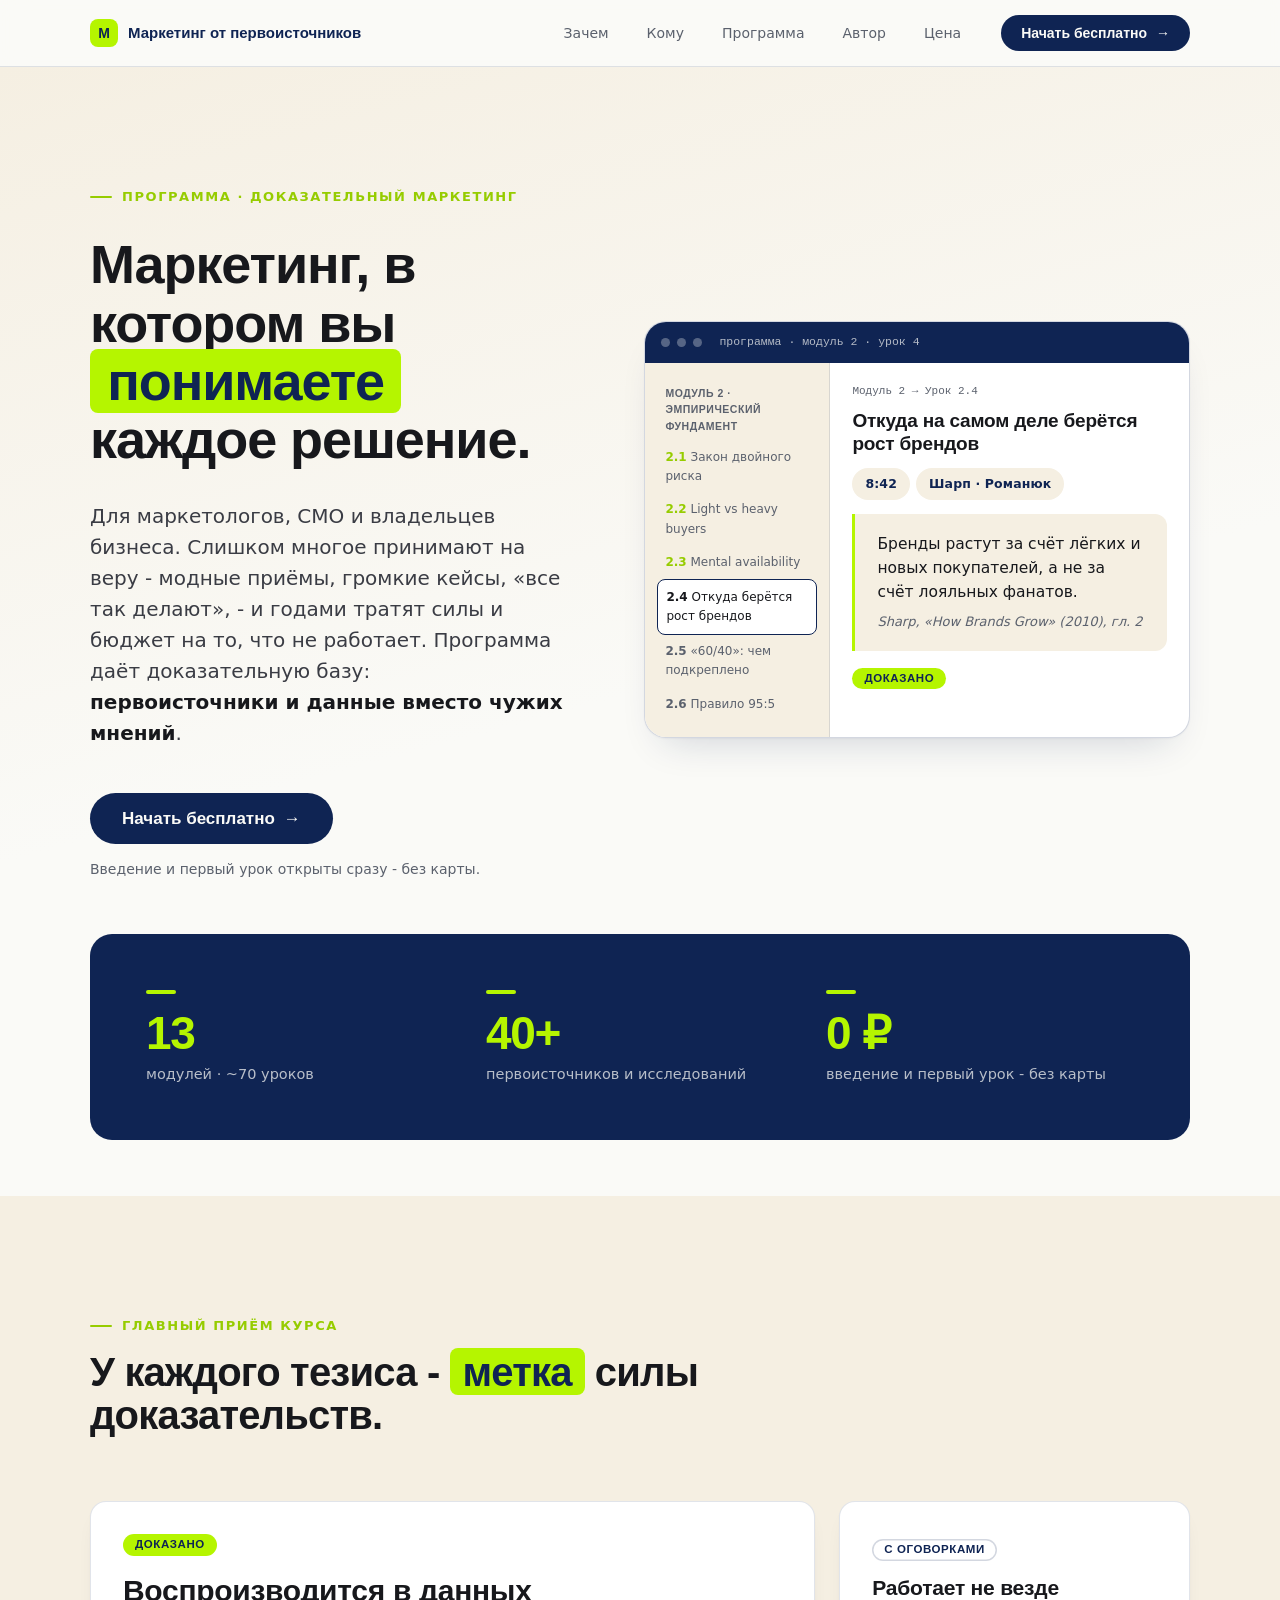
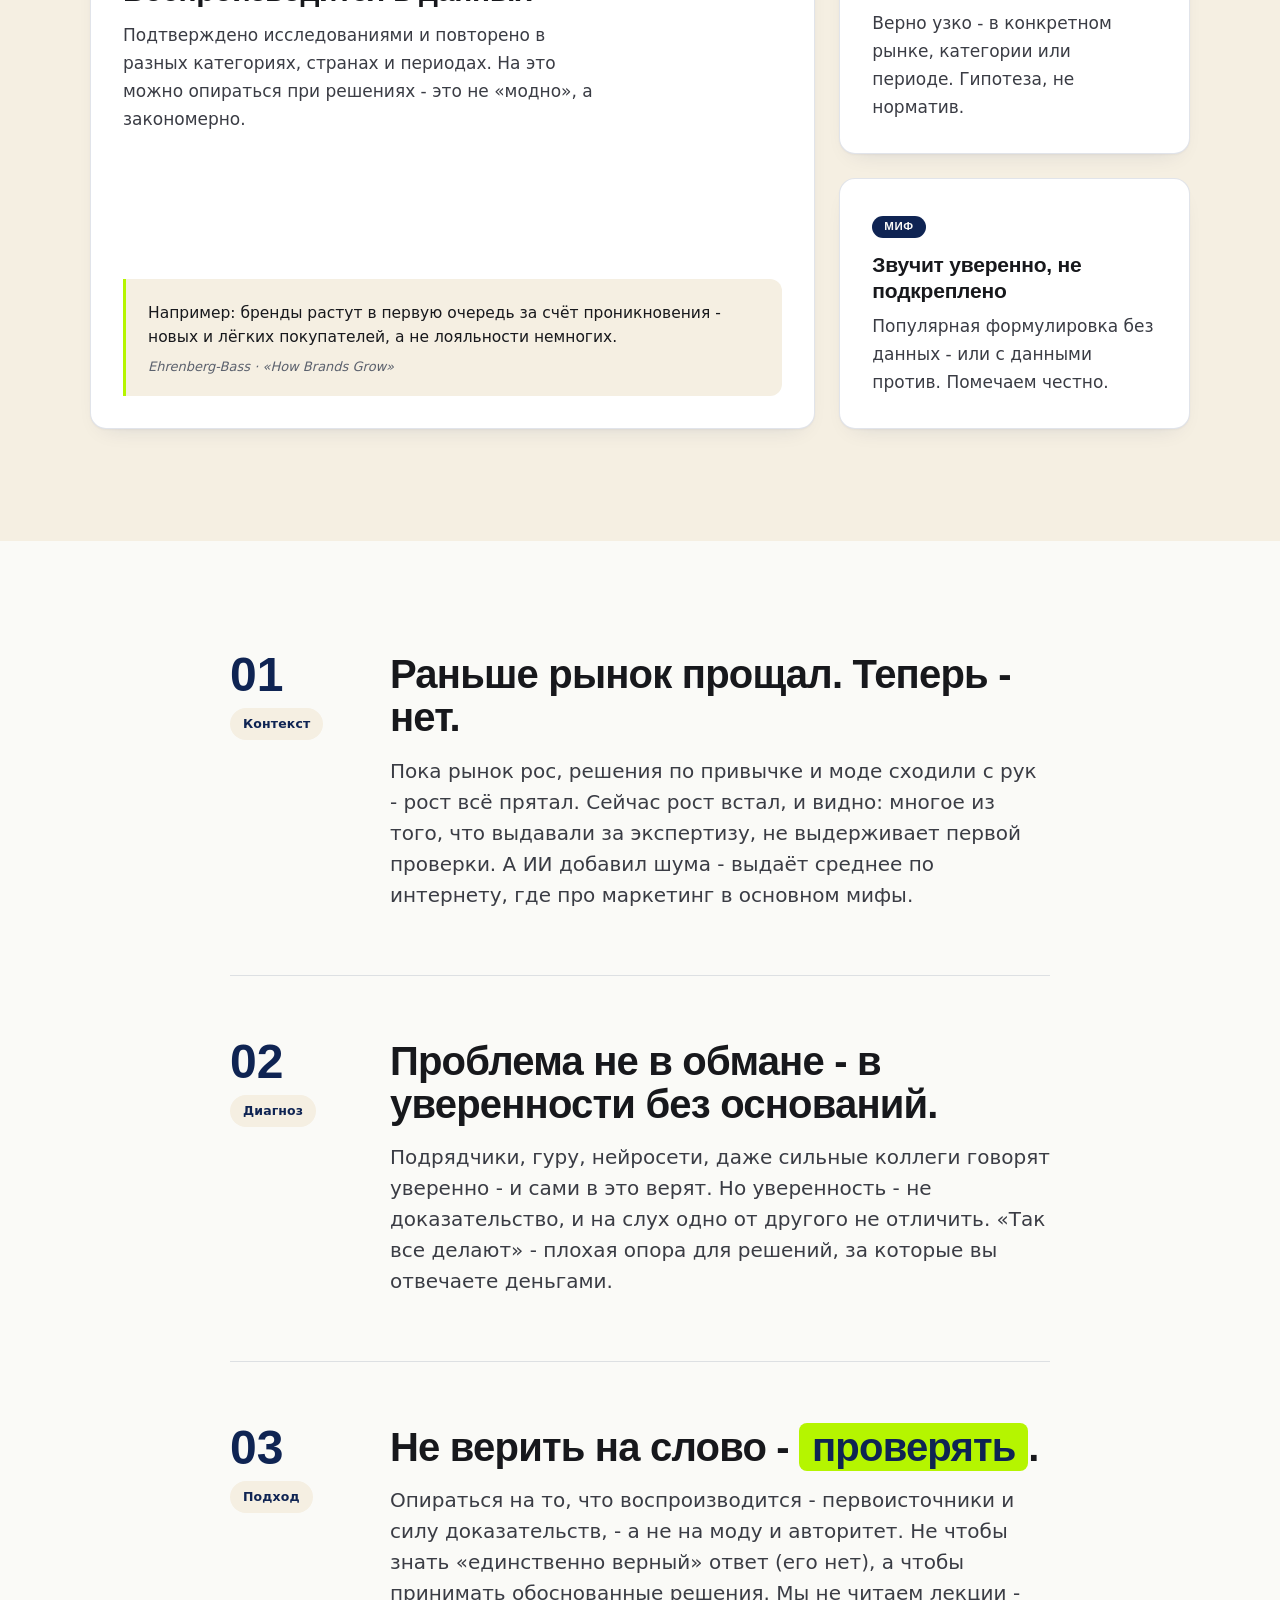
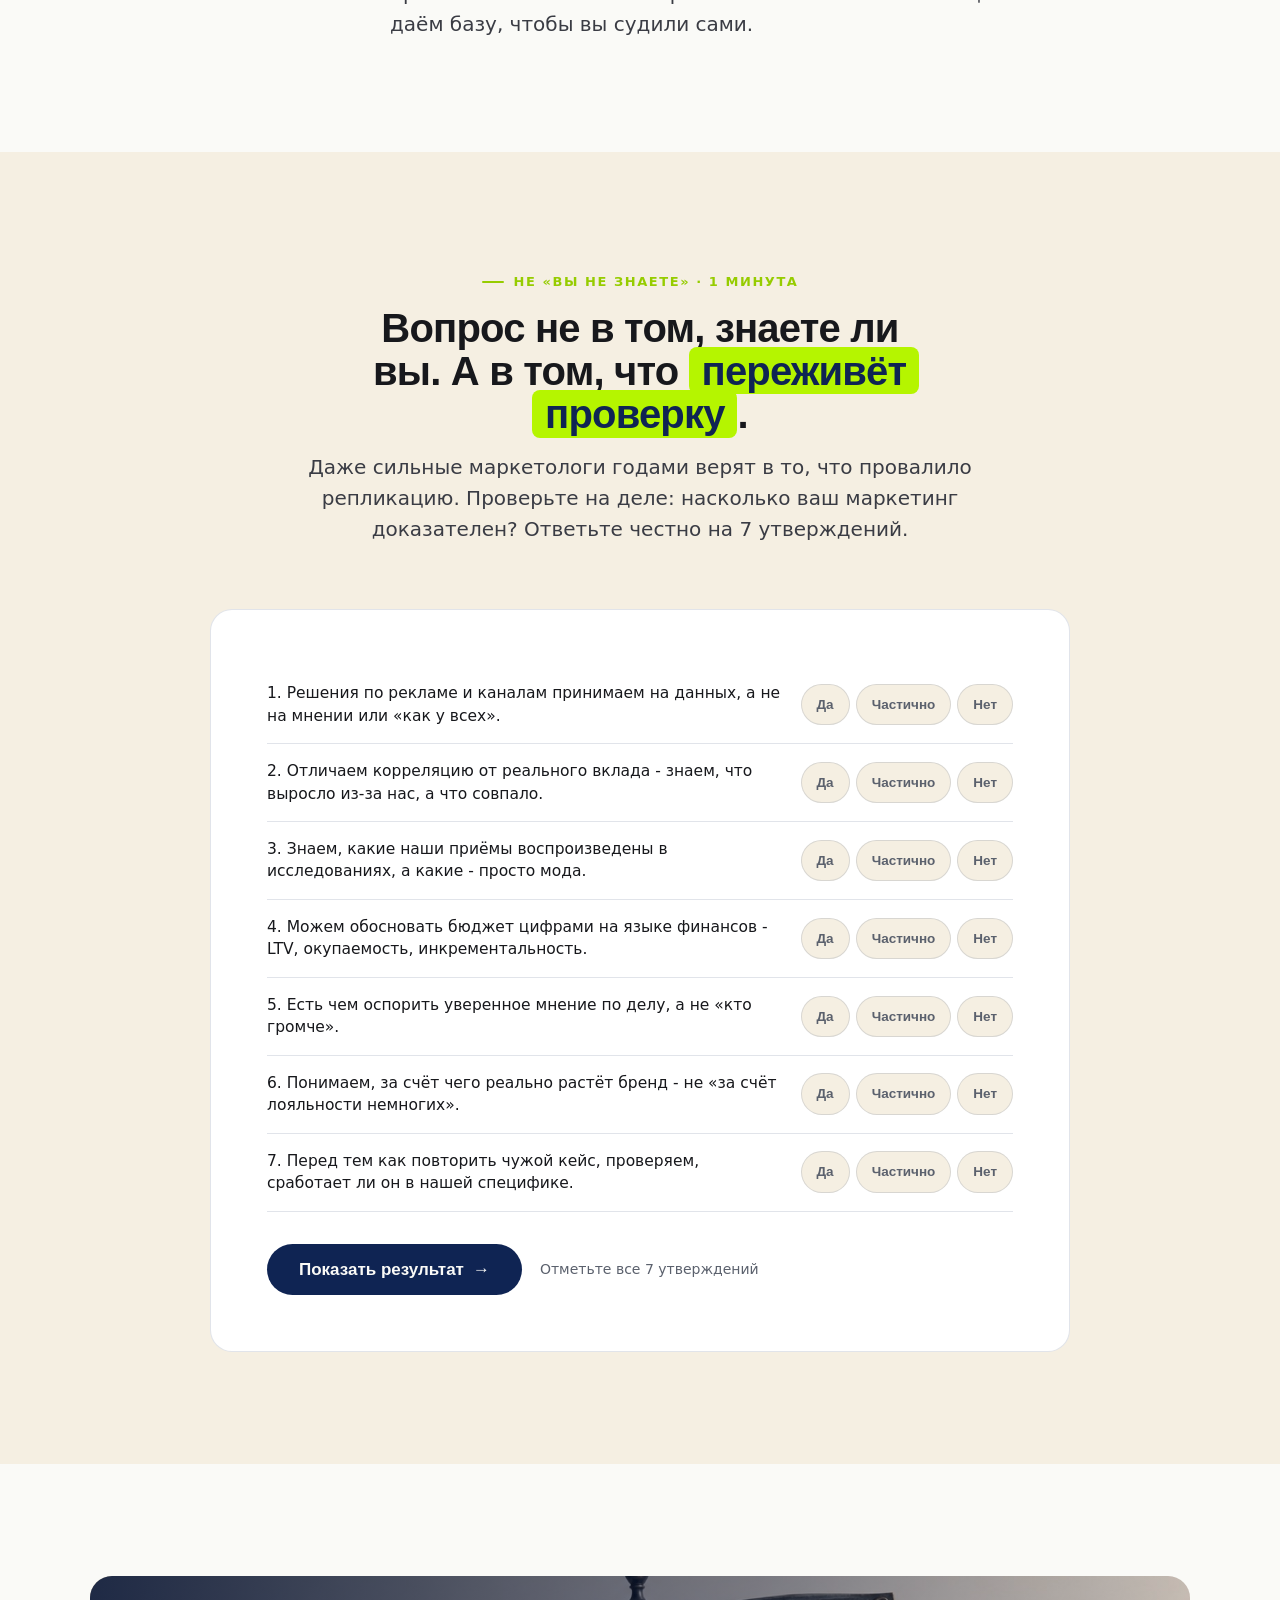
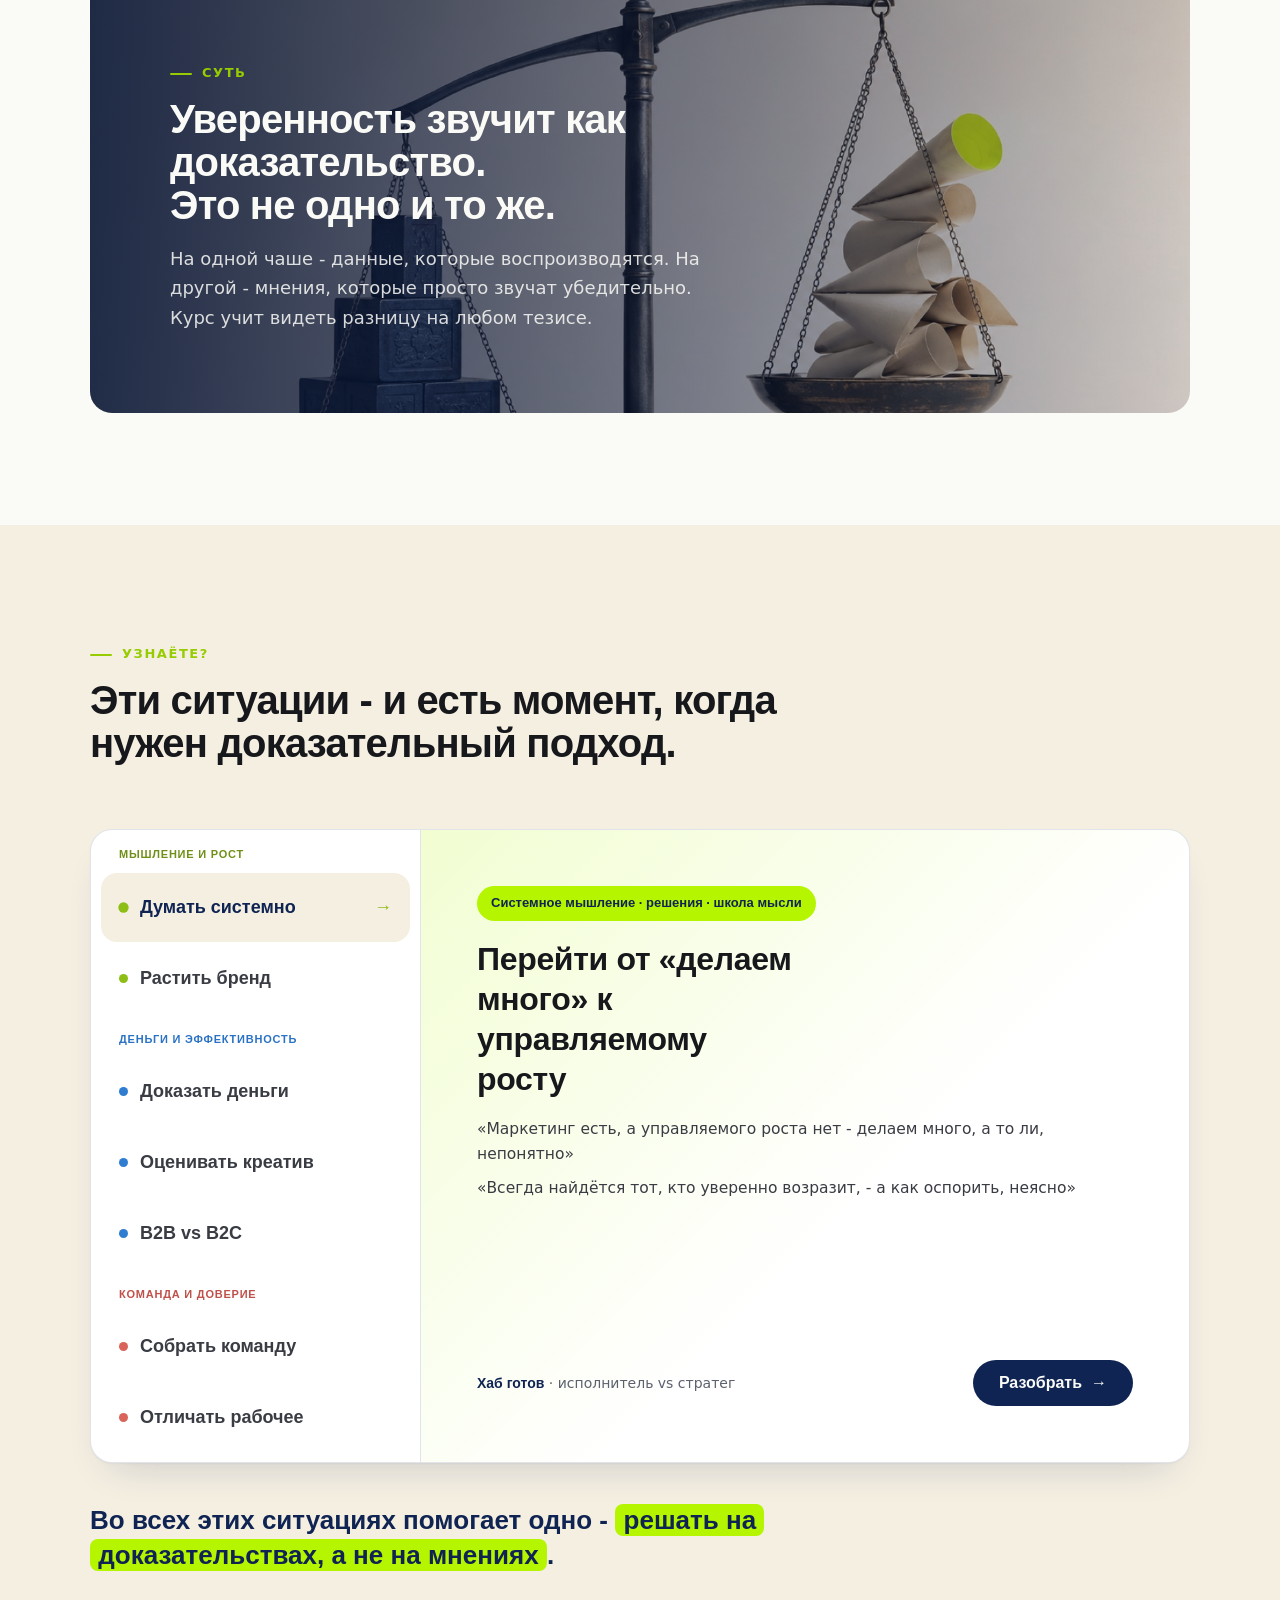
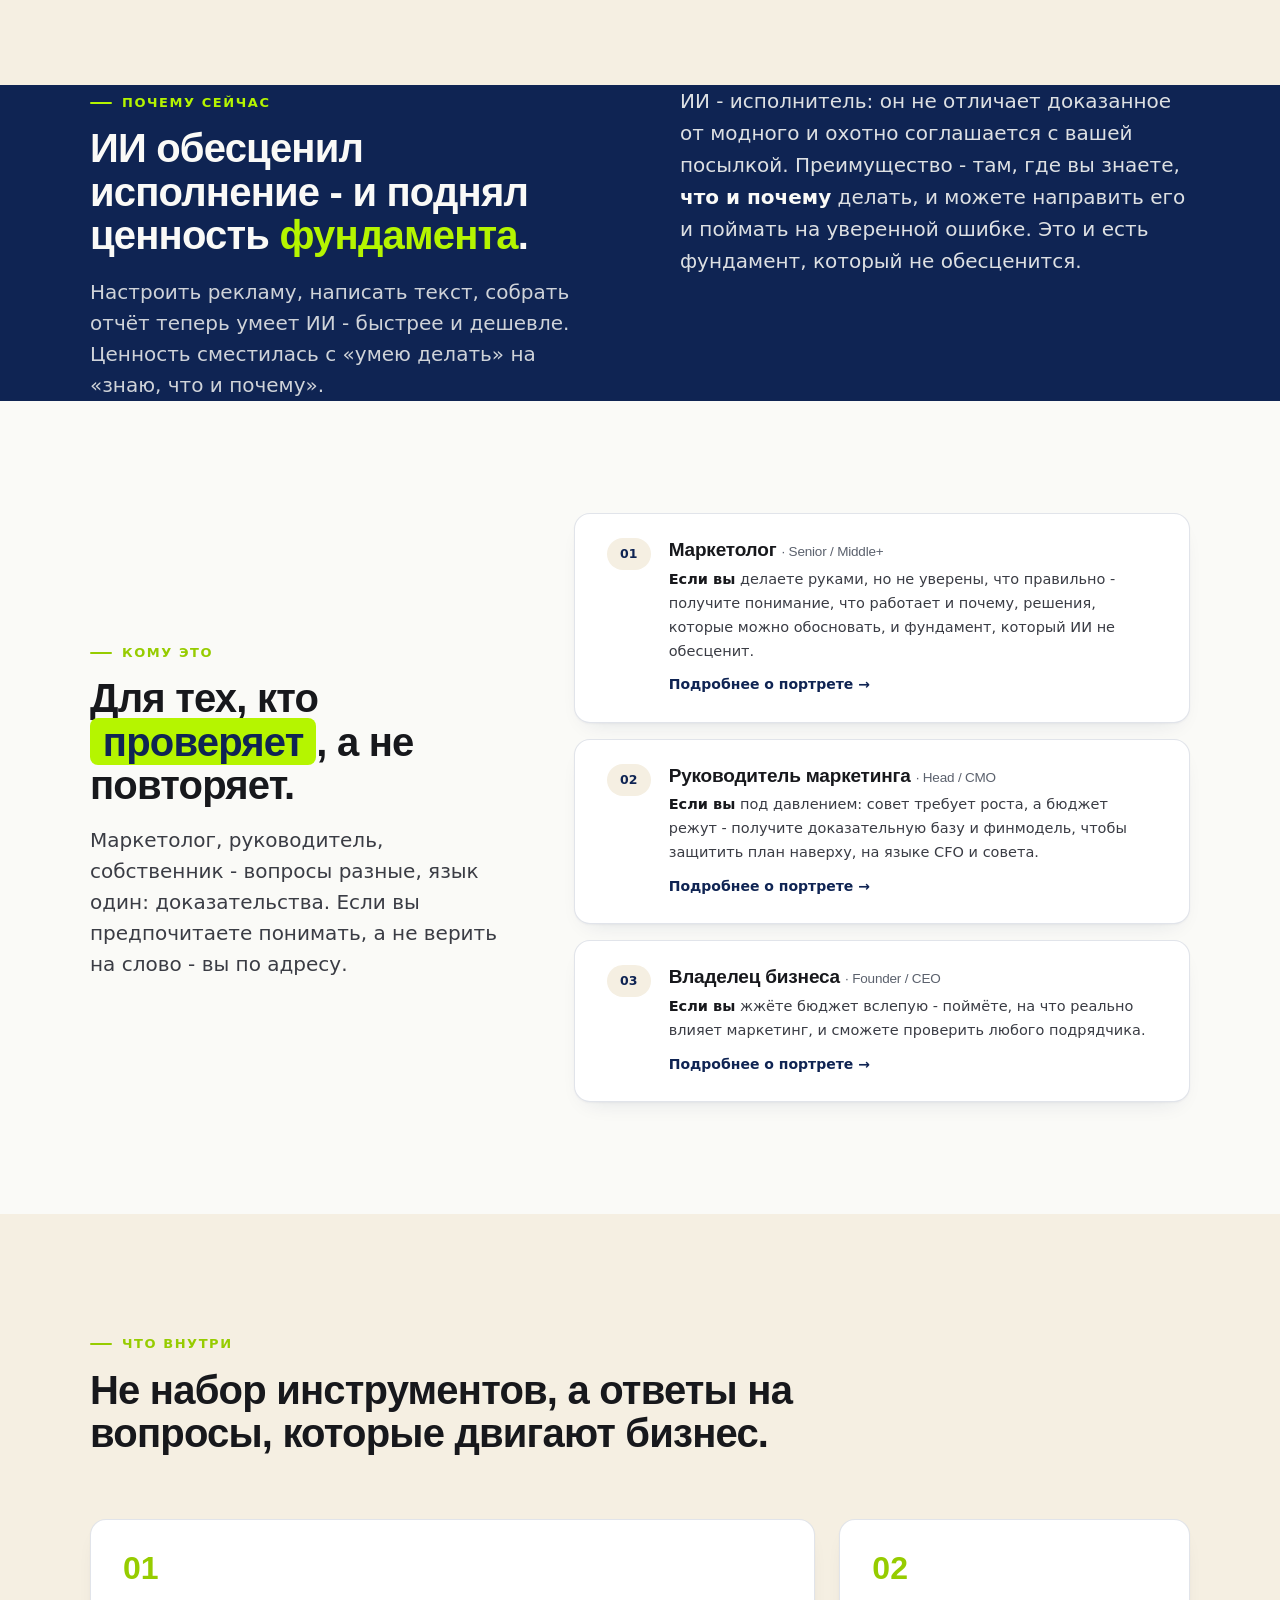
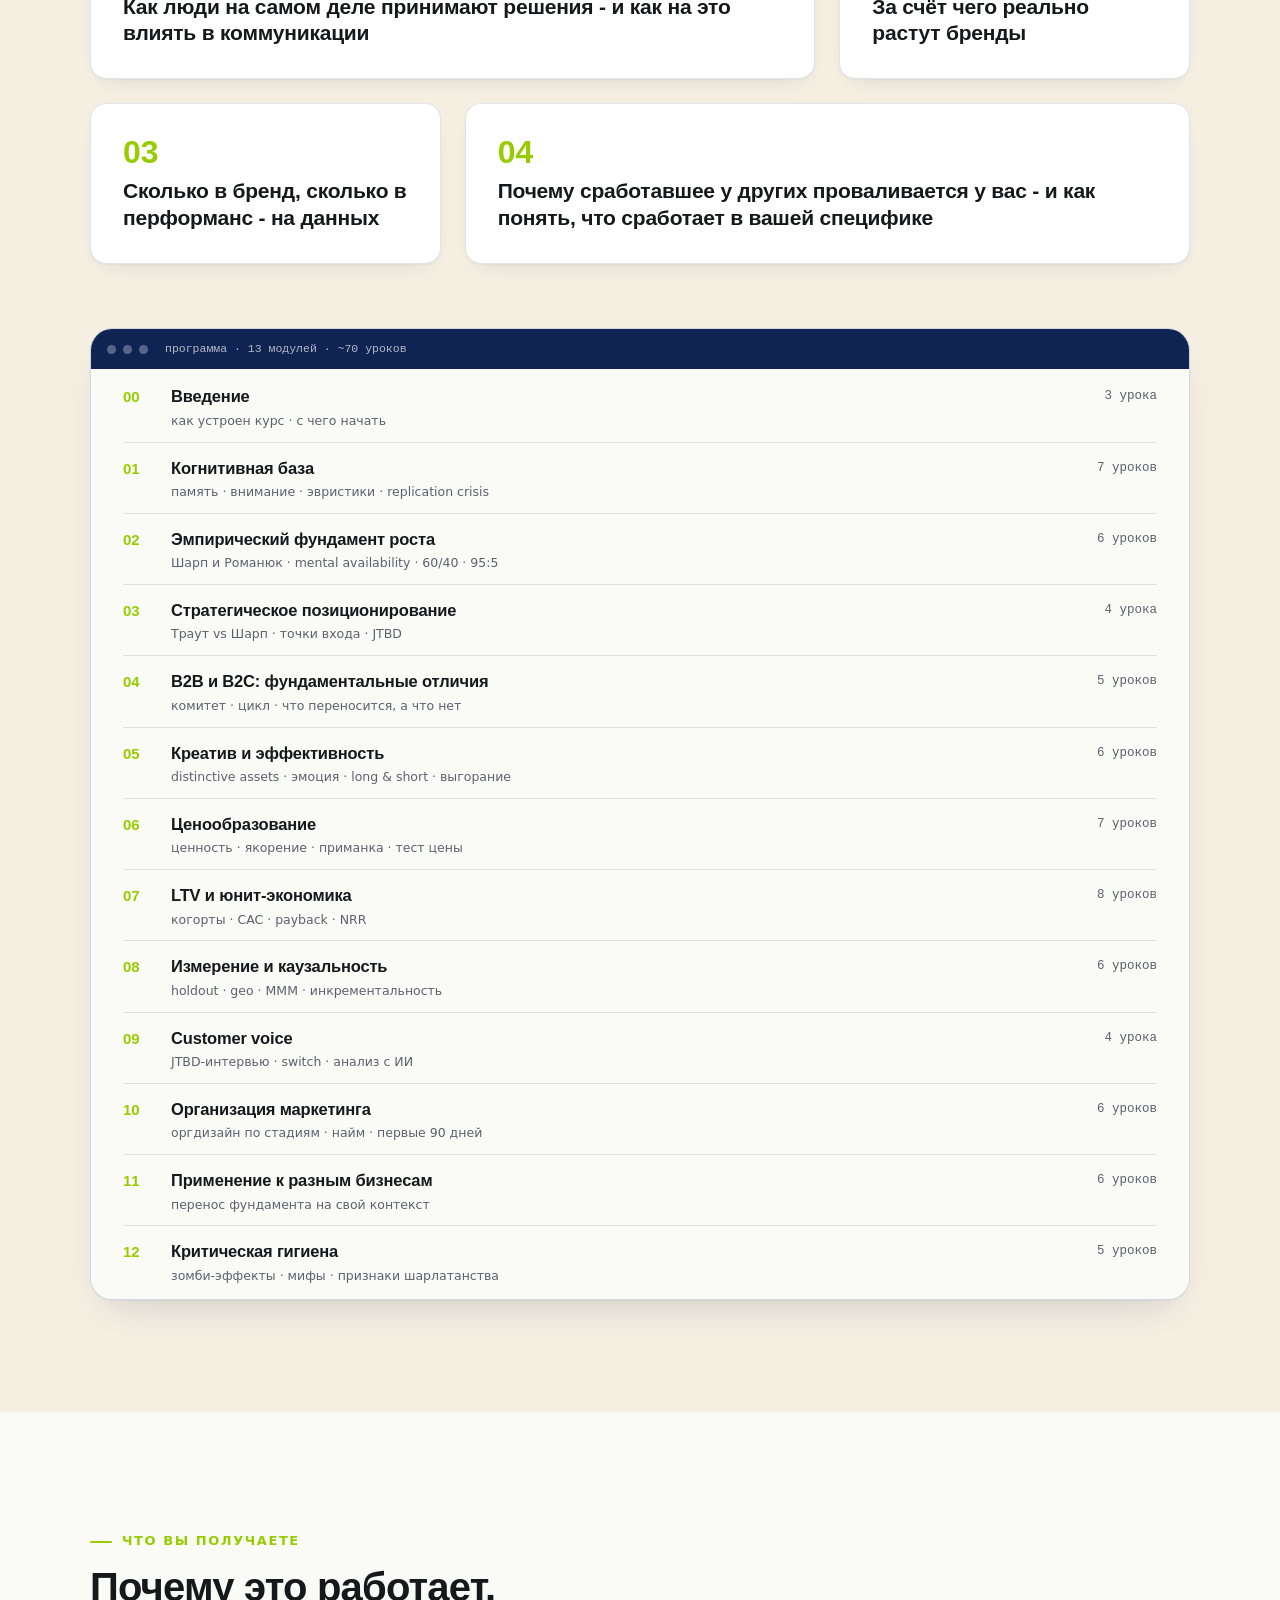
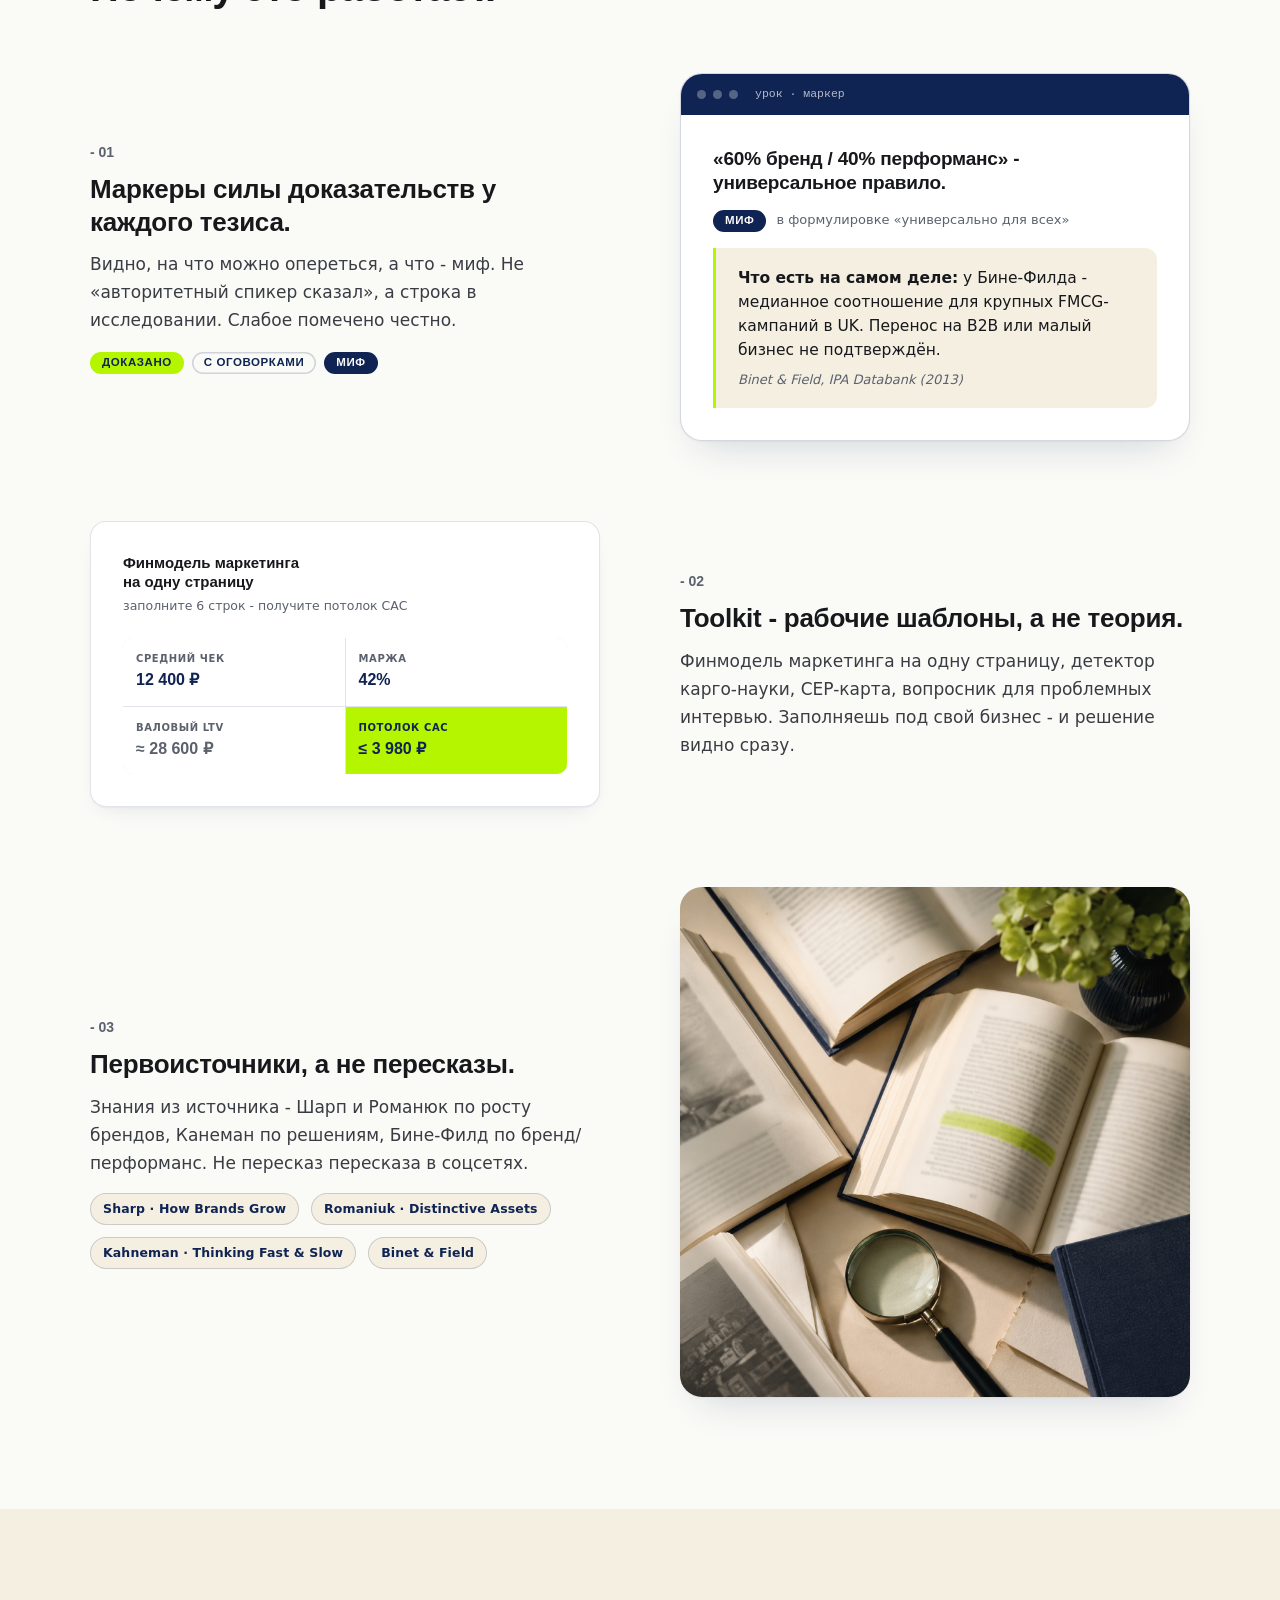
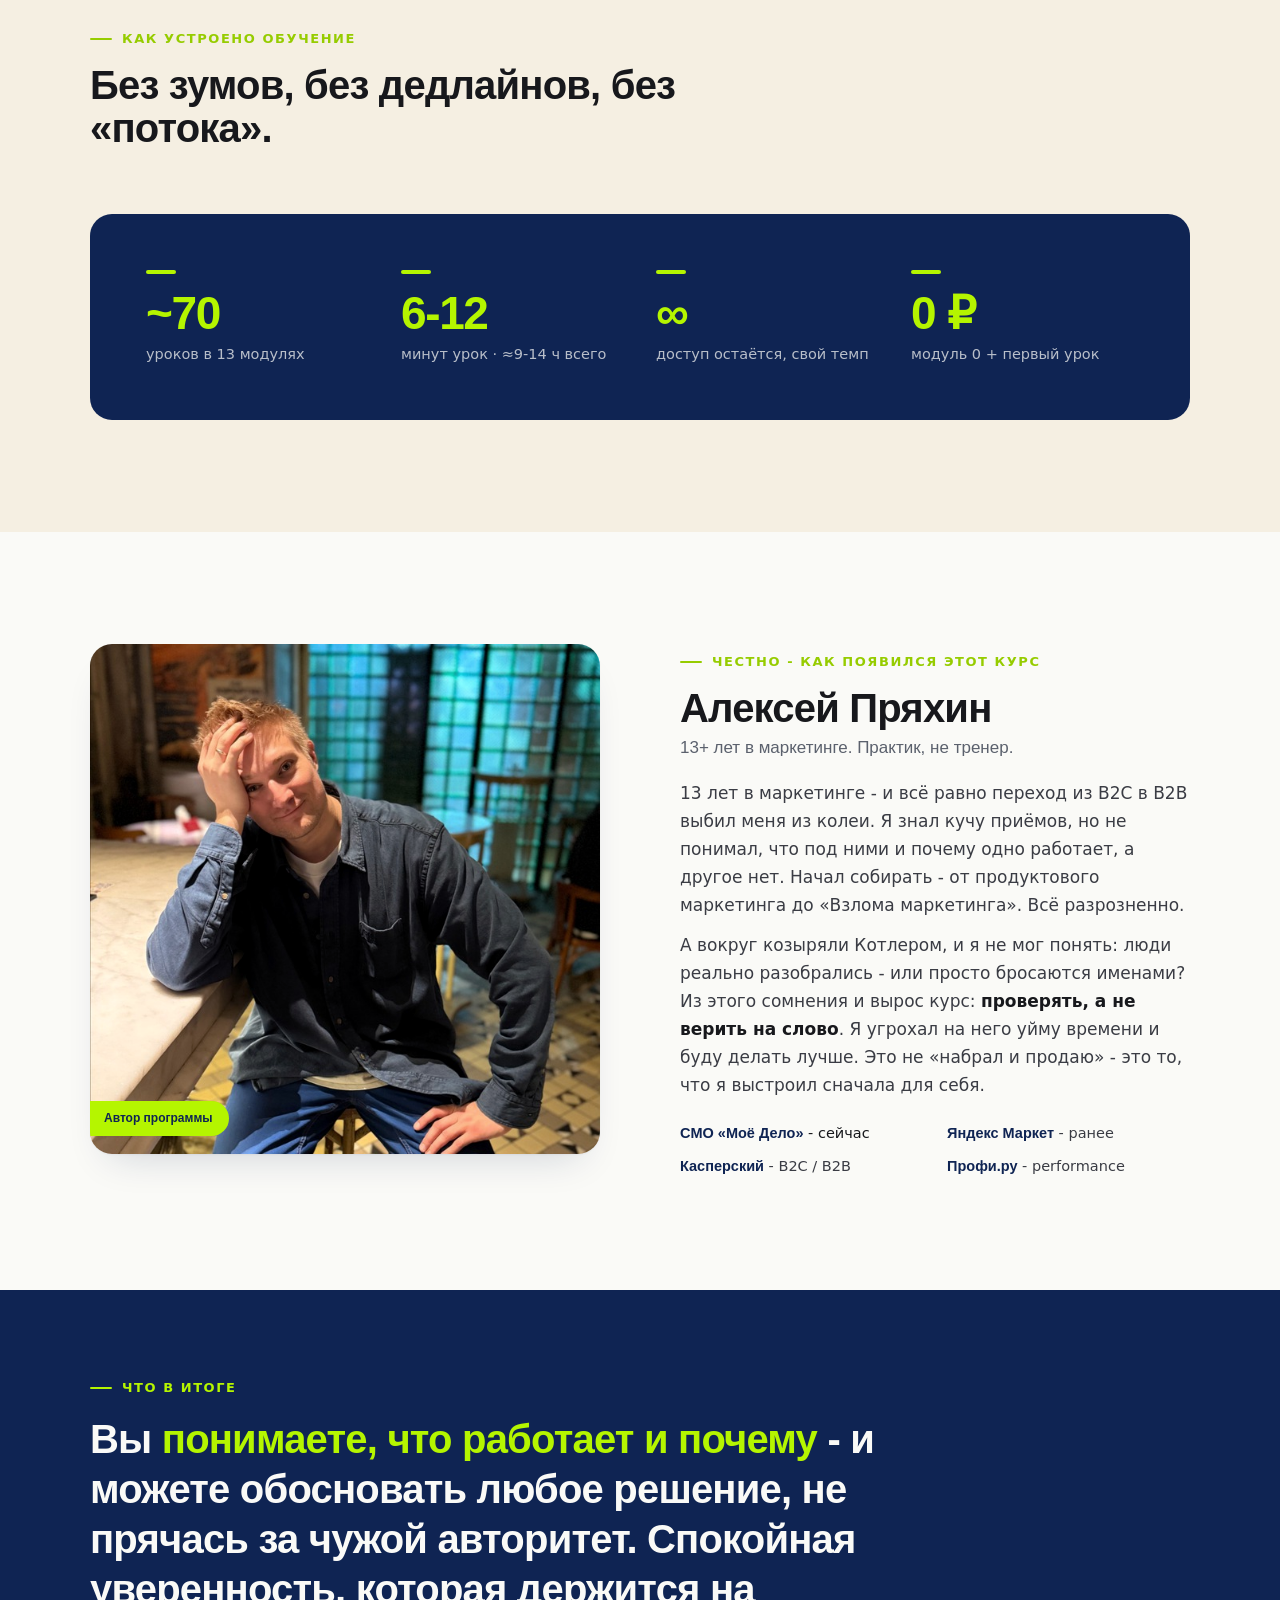
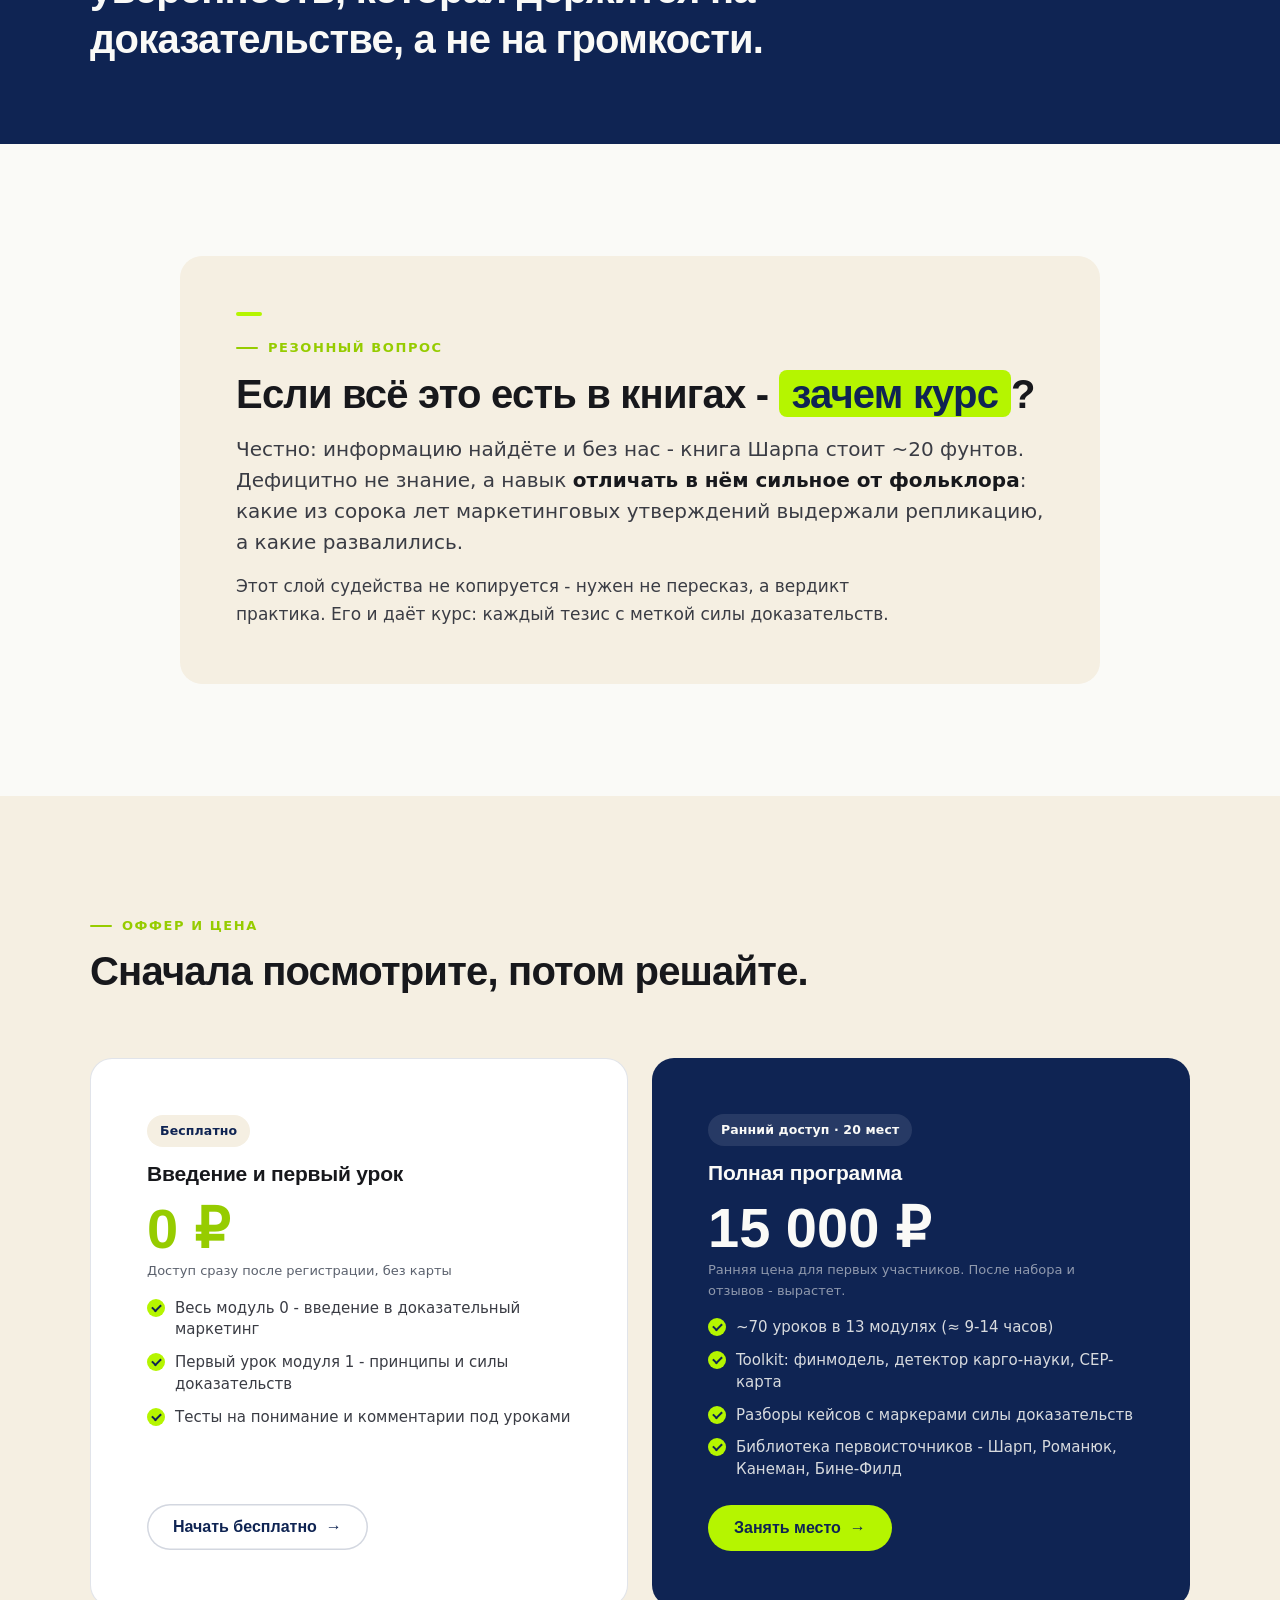
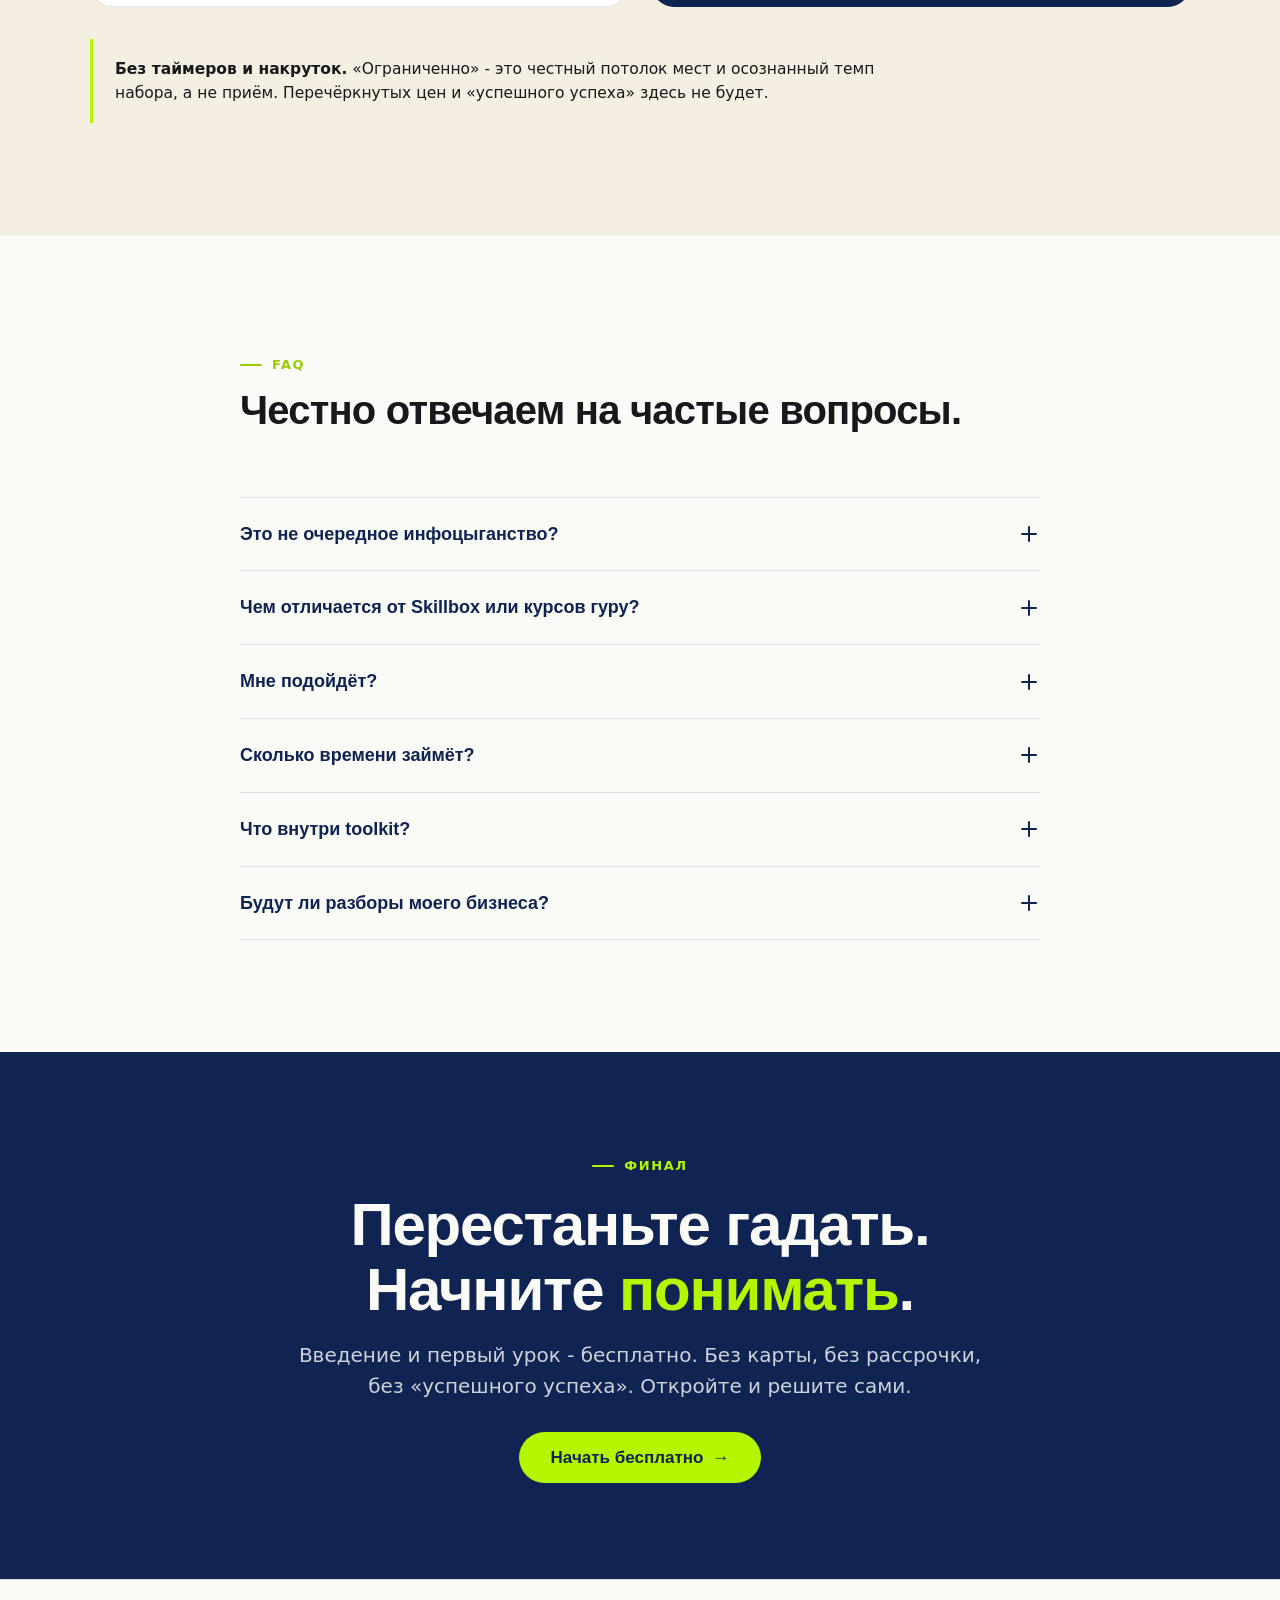
==== commit 3f0f2de2: "Эмоции по курсу (урок 1.6): гордость-идентичность + гордость от понимания - Секция «Кому это»: «Под " ====
--- a/index.html
+++ b/index.html
@@ -274,8 +274,8 @@
     <div class="aud-split">
       <div class="reveal">
         <span class="eyebrow">Кому это</span>
-        <h2 style="margin-top:14px">Под вашу роль - <span class="hl">свой&nbsp;ответ</span>.</h2>
-        <p class="lead measure" style="margin-top:18px">Маркетологу, руководителю и собственнику курс отвечает на разные вопросы - но на одном языке доказательств.</p>
+        <h2 style="margin-top:14px">Для тех, кто <span class="hl">проверяет</span>, а не повторяет.</h2>
+        <p class="lead measure" style="margin-top:18px">Маркетолог, руководитель, собственник - вопросы разные, язык один: доказательства. Если вы предпочитаете понимать, а не верить на слово - вы по адресу.</p>
       </div>
       <div>
         <a class="card role-row reveal" href="marketolog.html" style="margin-bottom:var(--s4);text-decoration:none">
@@ -431,7 +431,7 @@
 <section class="section-dark" style="padding:var(--s10) 0">
   <div class="container">
     <span class="eyebrow reveal">Что в итоге</span>
-    <p class="reveal" style="font-family:var(--display);font-weight:600;font-size:clamp(26px,3.4vw,40px);line-height:1.25;letter-spacing:-.02em;color:var(--offwhite);max-width:920px;margin-top:16px">Вы перестаёте гадать: <span class="hl">понимаете, что работает и почему</span>, и принимаете решения, которые можете обосновать - без оглядки на моду и чужие мнения.</p>
+    <p class="reveal" style="font-family:var(--display);font-weight:600;font-size:clamp(26px,3.4vw,40px);line-height:1.25;letter-spacing:-.02em;color:var(--offwhite);max-width:920px;margin-top:16px">Вы <span class="hl">понимаете, что работает и почему</span> - и можете обосновать любое решение, не прячась за чужой авторитет. Спокойная уверенность, которая держится на доказательстве, а не на громкости.</p>
   </div>
 </section>
 
